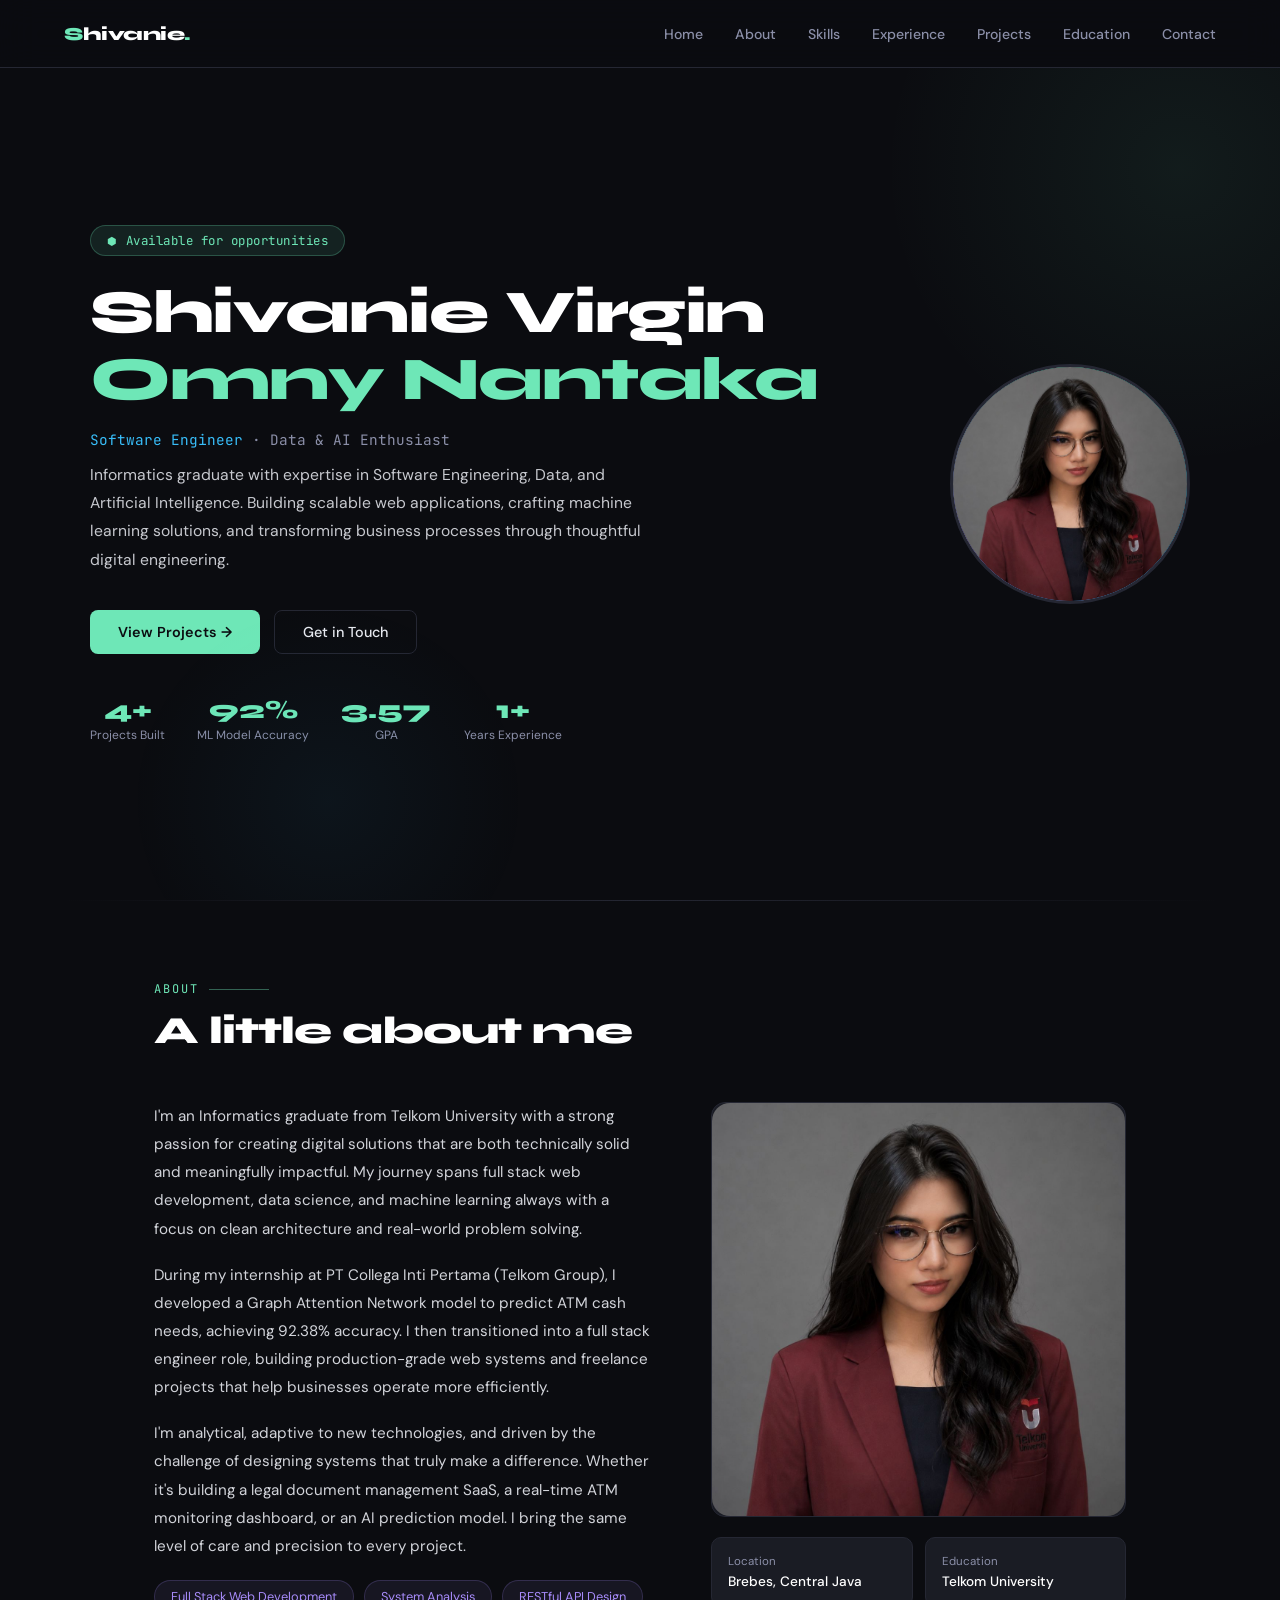
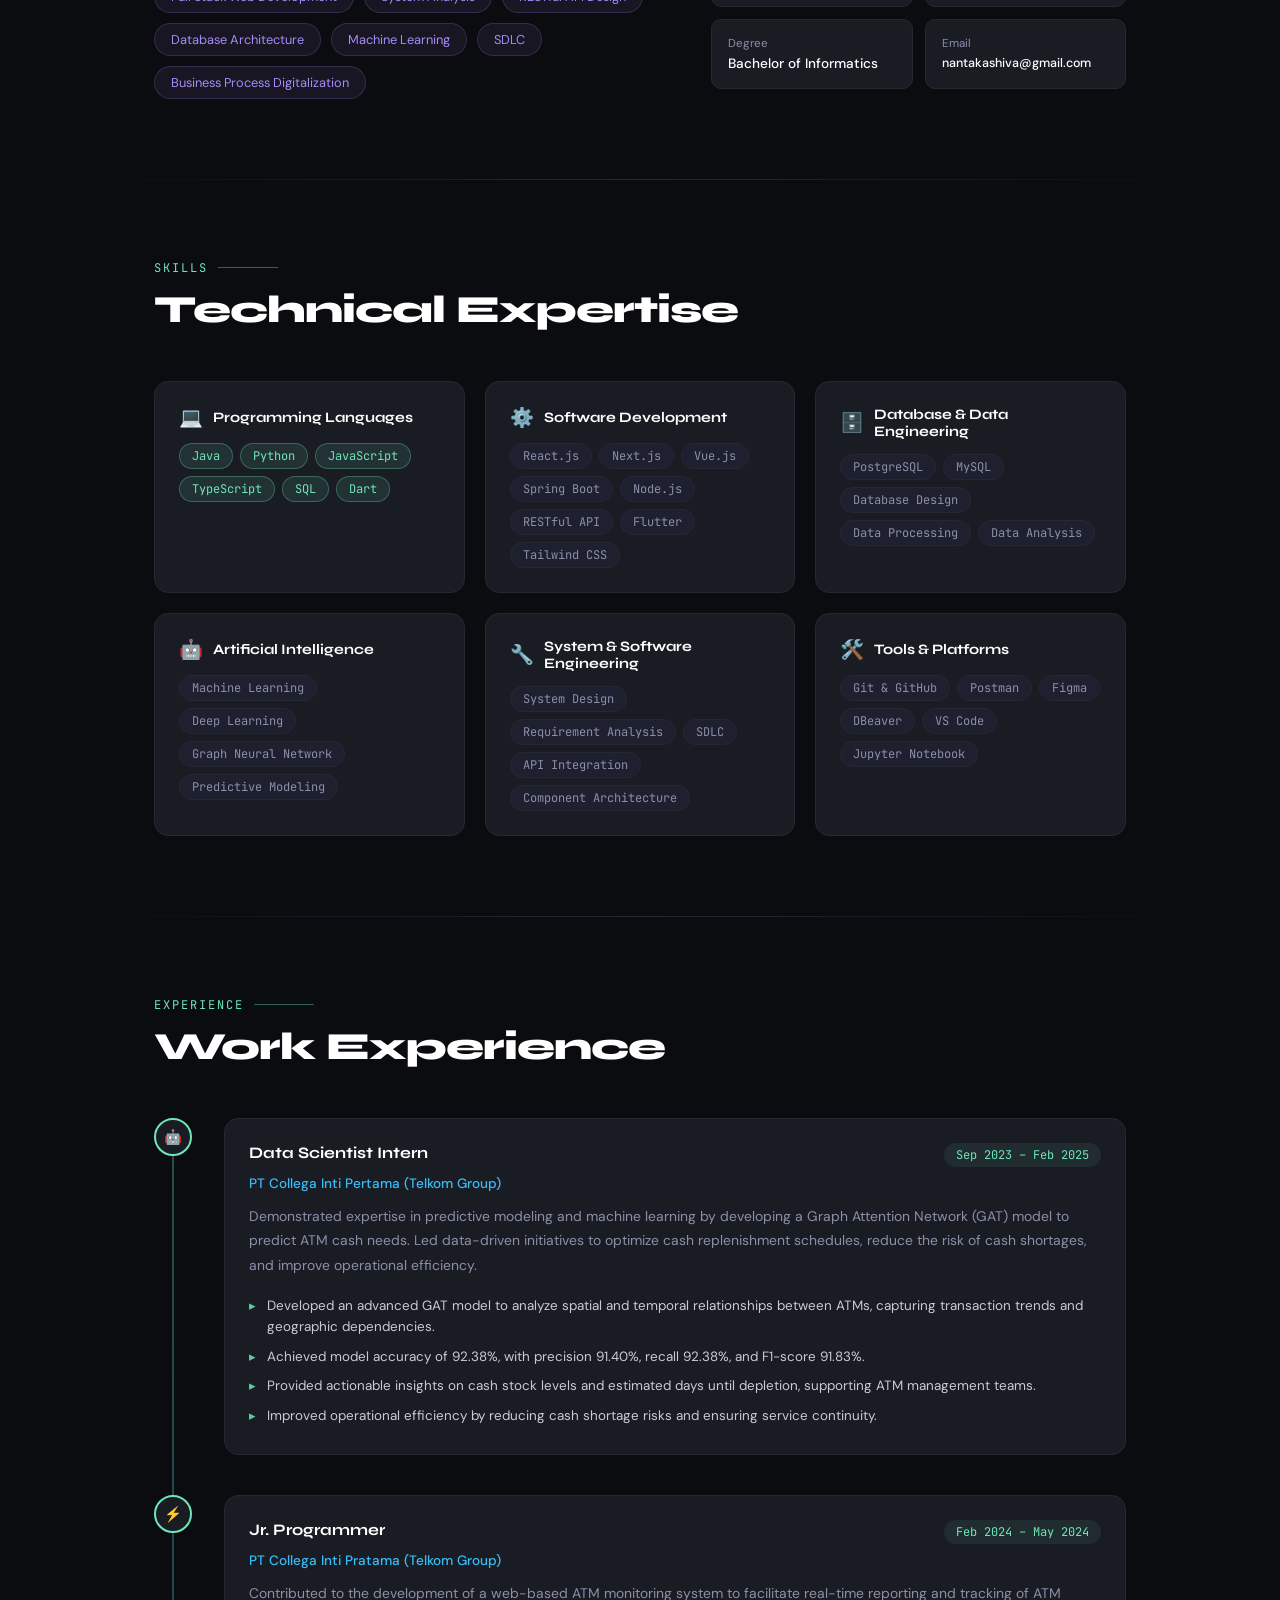
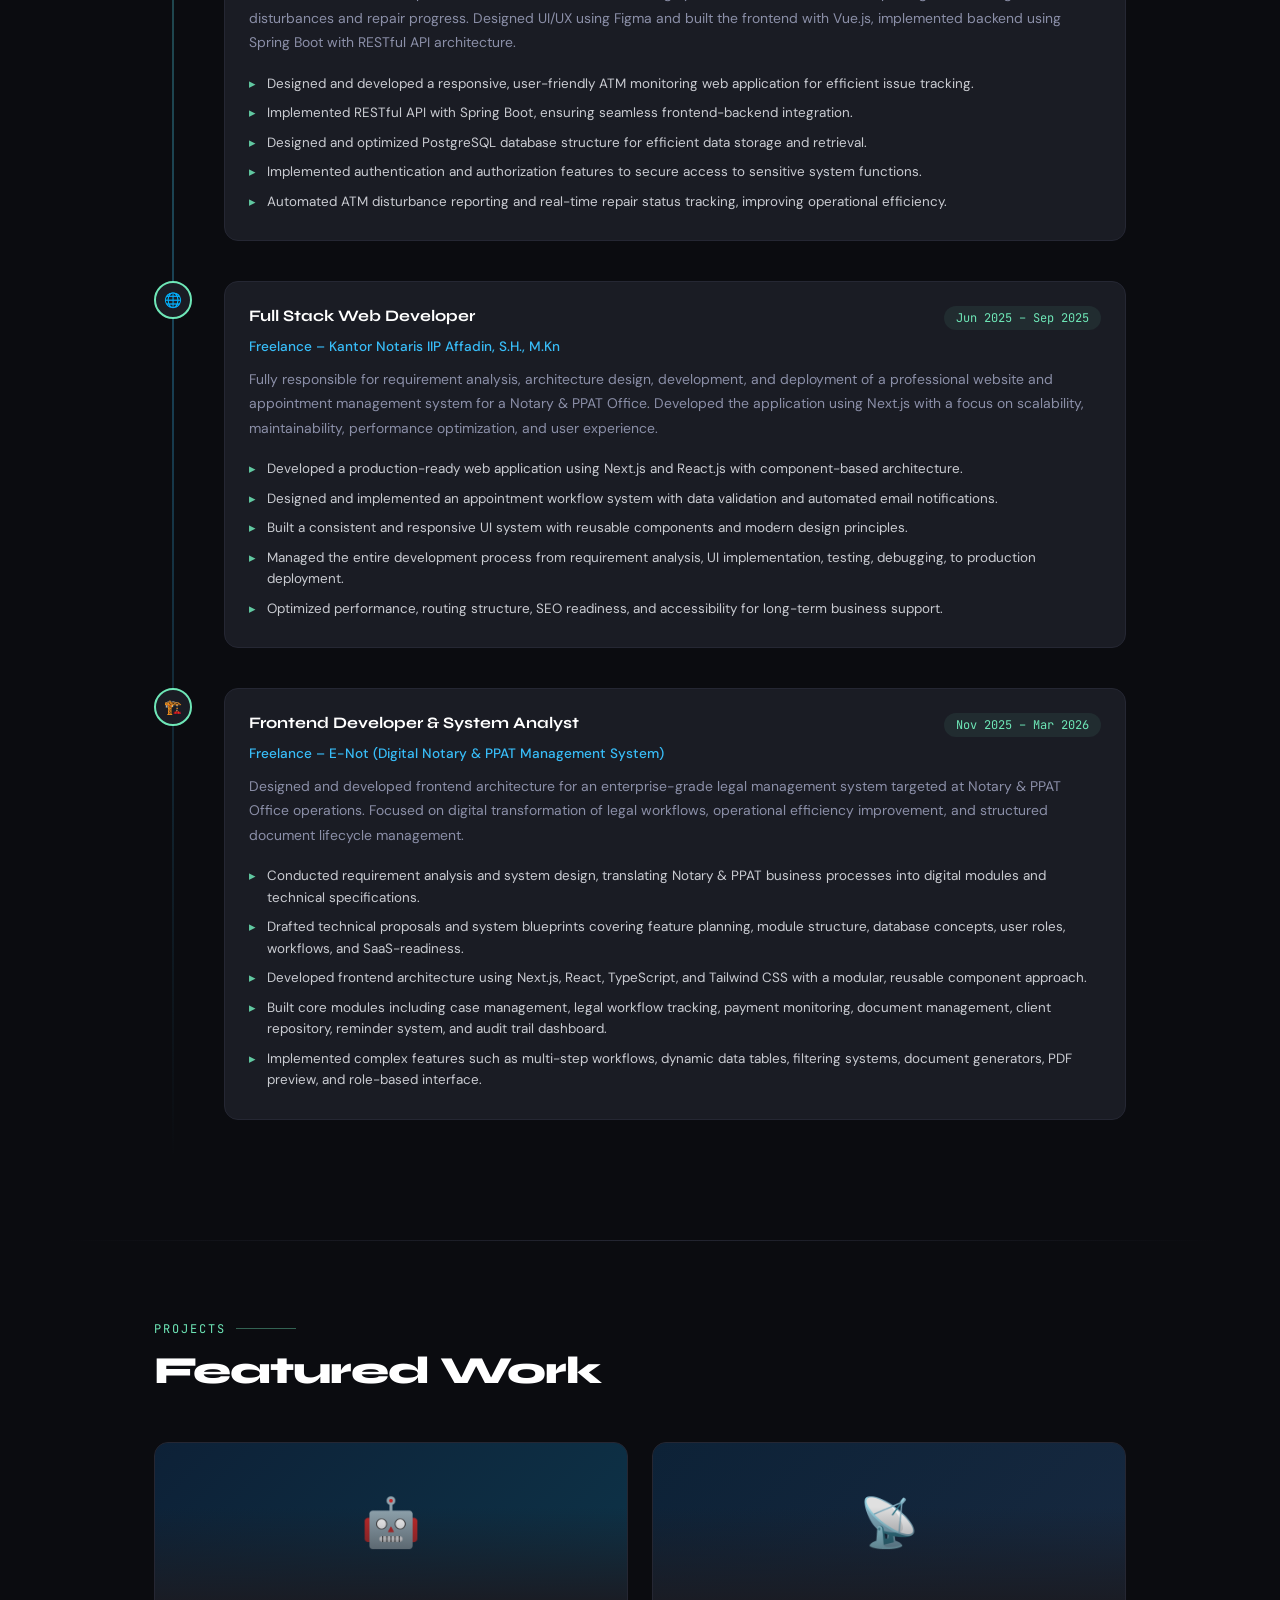
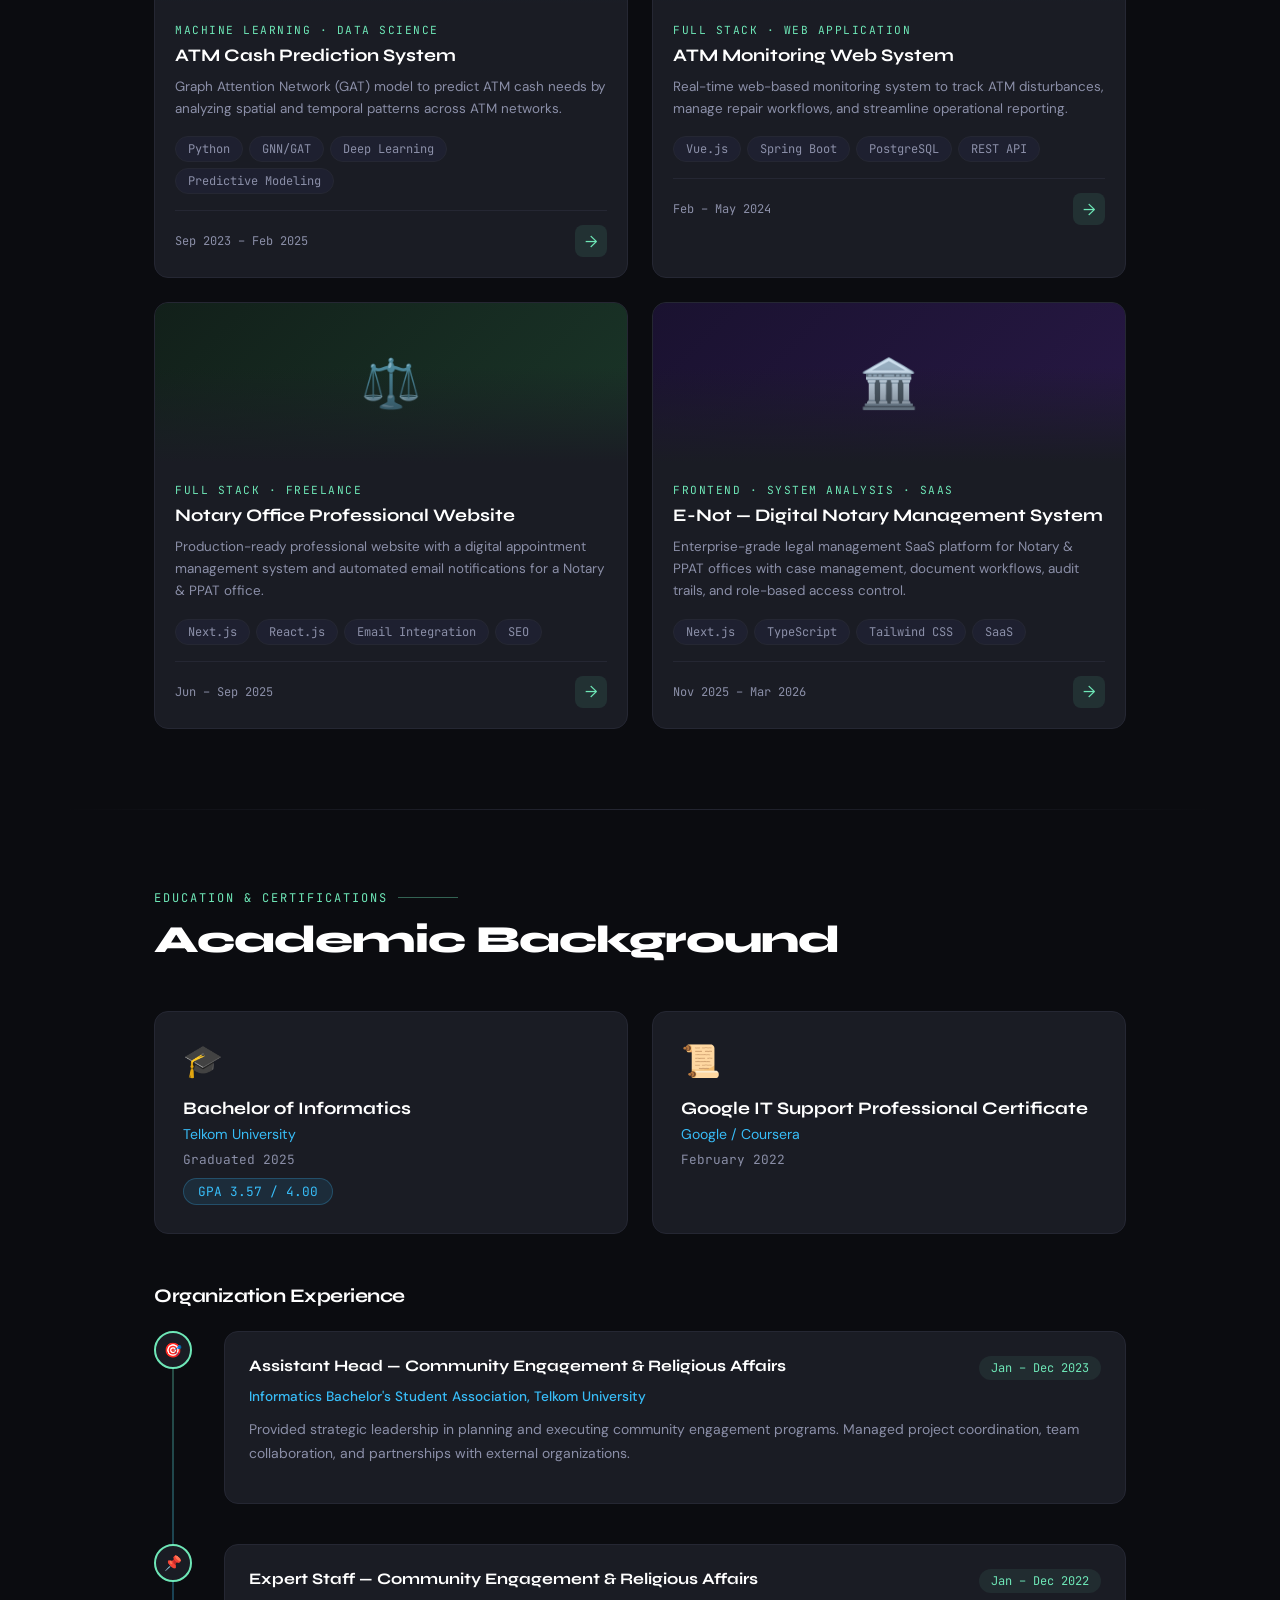
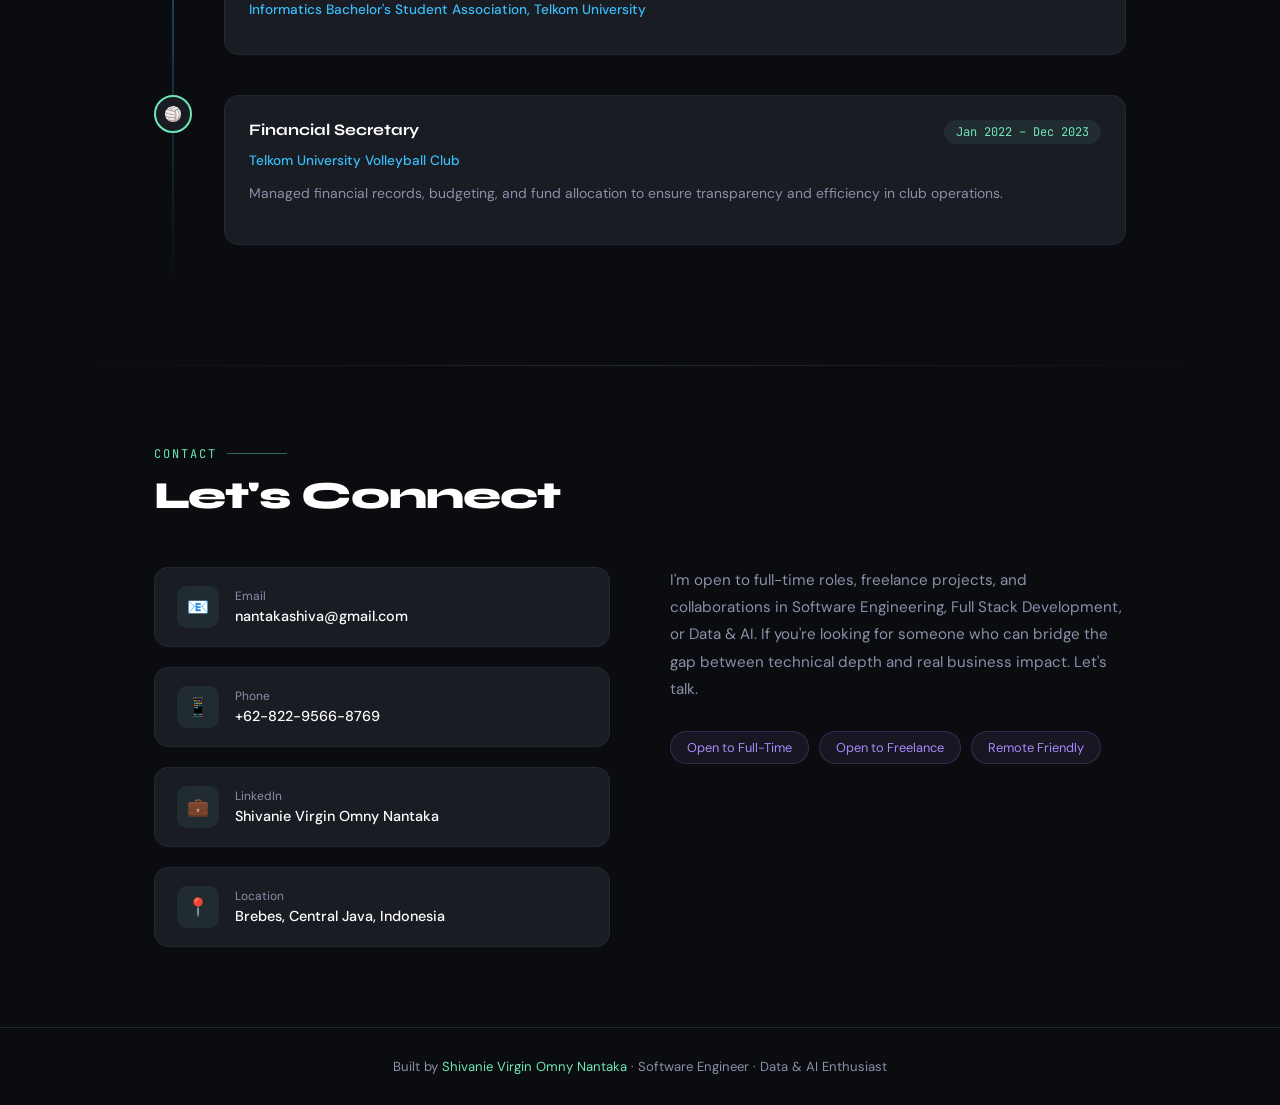
==== index.html @ e86dea52 "My New Portfolio" ====
<!DOCTYPE html>
<html lang="en">
<head>
  <meta charset="UTF-8" />
  <meta name="viewport" content="width=device-width, initial-scale=1.0" />
  <title>Shivanie Virgin Omny Nantaka — Portfolio</title>
  <link rel="preconnect" href="https://fonts.googleapis.com">
  <link href="https://fonts.googleapis.com/css2?family=Syne:wght@400;600;700;800&family=DM+Sans:wght@300;400;500&family=JetBrains+Mono:wght@400;500&display=swap" rel="stylesheet">
  <link rel="stylesheet" href="./css/style.css">
</head>
<body>

<!-- NAV -->
<nav>
  <div class="nav-logo" onclick="showPage('home')">
    <span>S</span>hivanie<span>.</span>
  </div>
  <ul class="nav-links">
    <li><a onclick="showPage('home')">Home</a></li>
    <li><a onclick="scrollToSection('about')">About</a></li>
    <li><a onclick="scrollToSection('skills')">Skills</a></li>
    <li><a onclick="scrollToSection('experience')">Experience</a></li>
    <li><a onclick="scrollToSection('projects')">Projects</a></li>
    <li><a onclick="scrollToSection('education')">Education</a></li>
    <li><a onclick="scrollToSection('contact')">Contact</a></li>
  </ul>
</nav>

<!-- ===== HOME PAGE ===== -->
<div id="page-home" class="page active">

  <!-- HERO -->
  <section class="hero">
    <div class="hero-inner">
      <div class="hero-content">
        <div class="hero-badge">Available for opportunities</div>
        <h1>Shivanie Virgin<br><span>Omny Nantaka</span></h1>
        <p class="hero-subtitle">
          <span>Software Engineer</span> · Data & AI Enthusiast
        </p>
        <p class="hero-desc">
          Informatics graduate with expertise in Software Engineering, Data, and Artificial Intelligence. Building scalable web applications, crafting machine learning solutions, and transforming business processes through thoughtful digital engineering.
        </p>
        <div class="hero-ctas">
          <button class="btn-primary" onclick="scrollToSection('projects')">View Projects →</button>
          <button class="btn-outline" onclick="scrollToSection('contact')">Get in Touch</button>
        </div>
        <div class="hero-stats">
          <div class="stat-item">
            <div class="stat-num">4+</div>
            <div class="stat-label">Projects Built</div>
          </div>
          <div class="stat-item">
            <div class="stat-num">92%</div>
            <div class="stat-label">ML Model Accuracy</div>
          </div>
          <div class="stat-item">
            <div class="stat-num">3.57</div>
            <div class="stat-label">GPA</div>
          </div>
          <div class="stat-item">
            <div class="stat-num">1+</div>
            <div class="stat-label">Years Experience</div>
          </div>
        </div>
      </div>
      <div class="hero-photo" id="hero-photo-circle">
        <div class="photo-inner">
          <img
            src="assets/shivanie.jpeg"
            alt="Shivanie Profile Photo"
            class="profile-img"
          >
        </div>
      </div>
    </div>
  </section>

  <div class="section-divider"></div>

  <!-- ABOUT -->
  <section class="section" id="about">
    <div class="section-tag">About</div>
    <h2 class="section-title">A little about me</h2>
    <div class="about-grid">
      <div class="about-text">
        <p>I'm an Informatics graduate from Telkom University with a strong passion for creating digital solutions that are both technically solid and meaningfully impactful. My journey spans full stack web development, data science, and machine learning always with a focus on clean architecture and real-world problem solving.</p>
        <p>During my internship at PT Collega Inti Pertama (Telkom Group), I developed a Graph Attention Network model to predict ATM cash needs, achieving 92.38% accuracy. I then transitioned into a full stack engineer role, building production-grade web systems and freelance projects that help businesses operate more efficiently.</p>
        <p>I'm analytical, adaptive to new technologies, and driven by the challenge of designing systems that truly make a difference. Whether it's building a legal document management SaaS, a real-time ATM monitoring dashboard, or an AI prediction model. I bring the same level of care and precision to every project.</p>
        <div class="strength-list" style="margin-top: 20px;">
          <span class="strength-chip">Full Stack Web Development</span>
          <span class="strength-chip">System Analysis</span>
          <span class="strength-chip">RESTful API Design</span>
          <span class="strength-chip">Database Architecture</span>
          <span class="strength-chip">Machine Learning</span>
          <span class="strength-chip">SDLC</span>
          <span class="strength-chip">Business Process Digitalization</span>
        </div>
      </div>
      <div class="about-photo-wrap">
        <div class="about-photo">
          <img
            src="assets/shivanie.jpeg"
            alt="About Photo"
            style="
              width:100%;
              height:100%;
              object-fit:cover;
              border-radius:18px;
              display:block;
            "
          >
        </div>
          <div class="info-cards">
            <div class="info-card">
              <div class="info-card-label">Location</div>
              <div class="info-card-value">Brebes, Central Java</div>
            </div>
            <div class="info-card">
              <div class="info-card-label">Education</div>
              <div class="info-card-value">Telkom University</div>
            </div>
            <div class="info-card">
              <div class="info-card-label">Degree</div>
              <div class="info-card-value">Bachelor of Informatics</div>
            </div>
            <div class="info-card">
              <div class="info-card-label">Email</div>
              <div class="info-card-value" style="font-size:.78rem;">nantakashiva@gmail.com</div>
            </div>
          </div>
        </div>
      </div>
  </section>

  <div class="section-divider"></div>

  <!-- SKILLS -->
  <section class="section" id="skills">
    <div class="section-tag">Skills</div>
    <h2 class="section-title">Technical Expertise</h2>
    <div class="skills-grid">
      <div class="skill-card">
        <div class="skill-card-title"><span class="skill-icon">💻</span>Programming Languages</div>
        <div class="skill-tags">
          <span class="tag accent">Java</span>
          <span class="tag accent">Python</span>
          <span class="tag accent">JavaScript</span>
          <span class="tag accent">TypeScript</span>
          <span class="tag accent">SQL</span>
          <span class="tag accent">Dart</span>
        </div>
      </div>
      <div class="skill-card">
        <div class="skill-card-title"><span class="skill-icon">⚙️</span>Software Development</div>
        <div class="skill-tags">
          <span class="tag">React.js</span>
          <span class="tag">Next.js</span>
          <span class="tag">Vue.js</span>
          <span class="tag">Spring Boot</span>
          <span class="tag">Node.js</span>
          <span class="tag">RESTful API</span>
          <span class="tag">Flutter</span>
          <span class="tag">Tailwind CSS</span>
        </div>
      </div>
      <div class="skill-card">
        <div class="skill-card-title"><span class="skill-icon">🗄️</span>Database & Data Engineering</div>
        <div class="skill-tags">
          <span class="tag">PostgreSQL</span>
          <span class="tag">MySQL</span>
          <span class="tag">Database Design</span>
          <span class="tag">Data Processing</span>
          <span class="tag">Data Analysis</span>
        </div>
      </div>
      <div class="skill-card">
        <div class="skill-card-title"><span class="skill-icon">🤖</span>Artificial Intelligence</div>
        <div class="skill-tags">
          <span class="tag">Machine Learning</span>
          <span class="tag">Deep Learning</span>
          <span class="tag">Graph Neural Network</span>
          <span class="tag">Predictive Modeling</span>
        </div>
      </div>
      <div class="skill-card">
        <div class="skill-card-title"><span class="skill-icon">🔧</span>System & Software Engineering</div>
        <div class="skill-tags">
          <span class="tag">System Design</span>
          <span class="tag">Requirement Analysis</span>
          <span class="tag">SDLC</span>
          <span class="tag">API Integration</span>
          <span class="tag">Component Architecture</span>
        </div>
      </div>
      <div class="skill-card">
        <div class="skill-card-title"><span class="skill-icon">🛠️</span>Tools & Platforms</div>
        <div class="skill-tags">
          <span class="tag">Git & GitHub</span>
          <span class="tag">Postman</span>
          <span class="tag">Figma</span>
          <span class="tag">DBeaver</span>
          <span class="tag">VS Code</span>
          <span class="tag">Jupyter Notebook</span>
        </div>
      </div>
    </div>
  </section>

  <div class="section-divider"></div>

  <!-- EXPERIENCE -->
  <section class="section" id="experience">
    <div class="section-tag">Experience</div>
    <h2 class="section-title">Work Experience</h2>
    <div class="timeline">

      <div class="timeline-item">
        <div class="timeline-dot">🤖</div>
        <div class="timeline-content">
          <div class="timeline-header">
            <div class="timeline-role">Data Scientist Intern</div>
            <div class="timeline-date">Sep 2023 – Feb 2025</div>
          </div>
          <div class="timeline-company">PT Collega Inti Pertama (Telkom Group)</div>
          <p class="timeline-desc">Demonstrated expertise in predictive modeling and machine learning by developing a Graph Attention Network (GAT) model to predict ATM cash needs. Led data-driven initiatives to optimize cash replenishment schedules, reduce the risk of cash shortages, and improve operational efficiency.</p>
          <ul class="timeline-bullets">
            <li>Developed an advanced GAT model to analyze spatial and temporal relationships between ATMs, capturing transaction trends and geographic dependencies.</li>
            <li>Achieved model accuracy of 92.38%, with precision 91.40%, recall 92.38%, and F1-score 91.83%.</li>
            <li>Provided actionable insights on cash stock levels and estimated days until depletion, supporting ATM management teams.</li>
            <li>Improved operational efficiency by reducing cash shortage risks and ensuring service continuity.</li>
          </ul>
        </div>
      </div>

      <div class="timeline-item">
        <div class="timeline-dot">⚡</div>
        <div class="timeline-content">
          <div class="timeline-header">
            <div class="timeline-role">Jr. Programmer</div>
            <div class="timeline-date">Feb 2024 – May 2024</div>
          </div>
          <div class="timeline-company">PT Collega Inti Pratama (Telkom Group)</div>
          <p class="timeline-desc">Contributed to the development of a web-based ATM monitoring system to facilitate real-time reporting and tracking of ATM disturbances and repair progress. Designed UI/UX using Figma and built the frontend with Vue.js, implemented backend using Spring Boot with RESTful API architecture.</p>
          <ul class="timeline-bullets">
            <li>Designed and developed a responsive, user-friendly ATM monitoring web application for efficient issue tracking.</li>
            <li>Implemented RESTful API with Spring Boot, ensuring seamless frontend-backend integration.</li>
            <li>Designed and optimized PostgreSQL database structure for efficient data storage and retrieval.</li>
            <li>Implemented authentication and authorization features to secure access to sensitive system functions.</li>
            <li>Automated ATM disturbance reporting and real-time repair status tracking, improving operational efficiency.</li>
          </ul>
        </div>
      </div>

      <div class="timeline-item">
        <div class="timeline-dot">🌐</div>
        <div class="timeline-content">
          <div class="timeline-header">
            <div class="timeline-role">Full Stack Web Developer</div>
            <div class="timeline-date">Jun 2025 – Sep 2025</div>
          </div>
          <div class="timeline-company">Freelance – Kantor Notaris IIP Affadin, S.H., M.Kn</div>
          <p class="timeline-desc">Fully responsible for requirement analysis, architecture design, development, and deployment of a professional website and appointment management system for a Notary & PPAT Office. Developed the application using Next.js with a focus on scalability, maintainability, performance optimization, and user experience.</p>
          <ul class="timeline-bullets">
            <li>Developed a production-ready web application using Next.js and React.js with component-based architecture.</li>
            <li>Designed and implemented an appointment workflow system with data validation and automated email notifications.</li>
            <li>Built a consistent and responsive UI system with reusable components and modern design principles.</li>
            <li>Managed the entire development process from requirement analysis, UI implementation, testing, debugging, to production deployment.</li>
            <li>Optimized performance, routing structure, SEO readiness, and accessibility for long-term business support.</li>
          </ul>
        </div>
      </div>

      <div class="timeline-item">
        <div class="timeline-dot">🏗️</div>
        <div class="timeline-content">
          <div class="timeline-header">
            <div class="timeline-role">Frontend Developer & System Analyst</div>
            <div class="timeline-date">Nov 2025 – Mar 2026</div>
          </div>
          <div class="timeline-company">Freelance – E-Not (Digital Notary & PPAT Management System)</div>
          <p class="timeline-desc">Designed and developed frontend architecture for an enterprise-grade legal management system targeted at Notary & PPAT Office operations. Focused on digital transformation of legal workflows, operational efficiency improvement, and structured document lifecycle management.</p>
          <ul class="timeline-bullets">
            <li>Conducted requirement analysis and system design, translating Notary & PPAT business processes into digital modules and technical specifications.</li>
            <li>Drafted technical proposals and system blueprints covering feature planning, module structure, database concepts, user roles, workflows, and SaaS-readiness.</li>
            <li>Developed frontend architecture using Next.js, React, TypeScript, and Tailwind CSS with a modular, reusable component approach.</li>
            <li>Built core modules including case management, legal workflow tracking, payment monitoring, document management, client repository, reminder system, and audit trail dashboard.</li>
            <li>Implemented complex features such as multi-step workflows, dynamic data tables, filtering systems, document generators, PDF preview, and role-based interface.</li>
          </ul>
        </div>
      </div>

    </div>
  </section>

  <div class="section-divider"></div>

  <!-- PROJECTS -->
  <section class="section" id="projects">
    <div class="section-tag">Projects</div>
    <h2 class="section-title">Featured Work</h2>
    <div class="projects-grid">

      <div class="project-card" onclick="showProjectDetail('gat-atm')">
        <div class="project-banner" style="background: linear-gradient(135deg,#0d2137 0%,#0d3348 100%);">
          🤖
        </div>
        <div class="project-body">
          <div class="project-type">Machine Learning · Data Science</div>
          <div class="project-title">ATM Cash Prediction System</div>
          <p class="project-desc">Graph Attention Network (GAT) model to predict ATM cash needs by analyzing spatial and temporal patterns across ATM networks.</p>
          <div class="project-tags">
            <span class="tag">Python</span>
            <span class="tag">GNN/GAT</span>
            <span class="tag">Deep Learning</span>
            <span class="tag">Predictive Modeling</span>
          </div>
          <div class="project-footer">
            <span class="project-date">Sep 2023 – Feb 2025</span>
            <div class="project-arrow">→</div>
          </div>
        </div>
      </div>

      <div class="project-card" onclick="showProjectDetail('atm-monitoring')">
        <div class="project-banner" style="background: linear-gradient(135deg,#0d2237 0%,#172940 100%);">
          📡
        </div>
        <div class="project-body">
          <div class="project-type">Full Stack · Web Application</div>
          <div class="project-title">ATM Monitoring Web System</div>
          <p class="project-desc">Real-time web-based monitoring system to track ATM disturbances, manage repair workflows, and streamline operational reporting.</p>
          <div class="project-tags">
            <span class="tag">Vue.js</span>
            <span class="tag">Spring Boot</span>
            <span class="tag">PostgreSQL</span>
            <span class="tag">REST API</span>
          </div>
          <div class="project-footer">
            <span class="project-date">Feb – May 2024</span>
            <div class="project-arrow">→</div>
          </div>
        </div>
      </div>

      <div class="project-card" onclick="showProjectDetail('notary-website')">
        <div class="project-banner" style="background: linear-gradient(135deg,#12201a 0%,#1a3528 100%);">
          ⚖️
        </div>
        <div class="project-body">
          <div class="project-type">Full Stack · Freelance</div>
          <div class="project-title">Notary Office Professional Website</div>
          <p class="project-desc">Production-ready professional website with a digital appointment management system and automated email notifications for a Notary & PPAT office.</p>
          <div class="project-tags">
            <span class="tag">Next.js</span>
            <span class="tag">React.js</span>
            <span class="tag">Email Integration</span>
            <span class="tag">SEO</span>
          </div>
          <div class="project-footer">
            <span class="project-date">Jun – Sep 2025</span>
            <div class="project-arrow">→</div>
          </div>
        </div>
      </div>

      <div class="project-card" onclick="showProjectDetail('e-not')">
        <div class="project-banner" style="background: linear-gradient(135deg,#1a1230 0%,#271844 100%);">
          🏛️
        </div>
        <div class="project-body">
          <div class="project-type">Frontend · System Analysis · SaaS</div>
          <div class="project-title">E-Not — Digital Notary Management System</div>
          <p class="project-desc">Enterprise-grade legal management SaaS platform for Notary & PPAT offices with case management, document workflows, audit trails, and role-based access control.</p>
          <div class="project-tags">
            <span class="tag">Next.js</span>
            <span class="tag">TypeScript</span>
            <span class="tag">Tailwind CSS</span>
            <span class="tag">SaaS</span>
          </div>
          <div class="project-footer">
            <span class="project-date">Nov 2025 – Mar 2026</span>
            <div class="project-arrow">→</div>
          </div>
        </div>
      </div>

    </div>
  </section>

  <div class="section-divider"></div>

  <!-- EDUCATION -->
  <section class="section" id="education">
    <div class="section-tag">Education & Certifications</div>
    <h2 class="section-title">Academic Background</h2>
    <div class="edu-grid">
      <div class="edu-card">
        <div class="edu-icon">🎓</div>
        <div class="edu-degree">Bachelor of Informatics</div>
        <div class="edu-school">Telkom University</div>
        <div class="edu-meta">Graduated 2025</div>
        <div class="gpa-badge">GPA 3.57 / 4.00</div>
      </div>
      <div class="edu-card">
        <div class="edu-icon">📜</div>
        <div class="edu-degree">Google IT Support Professional Certificate</div>
        <div class="edu-school">Google / Coursera</div>
        <div class="edu-meta">February 2022</div>
      </div>
    </div>

    <!-- Organization -->
    <h3 style="font-family:'Syne',sans-serif;font-weight:700;font-size:1.2rem;color:var(--heading);margin:50px 0 24px;letter-spacing:-.5px;">Organization Experience</h3>
    <div class="timeline">
      <div class="timeline-item">
        <div class="timeline-dot">🎯</div>
        <div class="timeline-content">
          <div class="timeline-header">
            <div class="timeline-role">Assistant Head — Community Engagement & Religious Affairs</div>
            <div class="timeline-date">Jan – Dec 2023</div>
          </div>
          <div class="timeline-company">Informatics Bachelor's Student Association, Telkom University</div>
          <p class="timeline-desc">Provided strategic leadership in planning and executing community engagement programs. Managed project coordination, team collaboration, and partnerships with external organizations.</p>
        </div>
      </div>
      <div class="timeline-item">
        <div class="timeline-dot">📌</div>
        <div class="timeline-content">
          <div class="timeline-header">
            <div class="timeline-role">Expert Staff — Community Engagement & Religious Affairs</div>
            <div class="timeline-date">Jan – Dec 2022</div>
          </div>
          <div class="timeline-company">Informatics Bachelor's Student Association, Telkom University</div>
        </div>
      </div>
      <div class="timeline-item">
        <div class="timeline-dot">🏐</div>
        <div class="timeline-content">
          <div class="timeline-header">
            <div class="timeline-role">Financial Secretary</div>
            <div class="timeline-date">Jan 2022 – Dec 2023</div>
          </div>
          <div class="timeline-company">Telkom University Volleyball Club</div>
          <p class="timeline-desc">Managed financial records, budgeting, and fund allocation to ensure transparency and efficiency in club operations.</p>
        </div>
      </div>
    </div>
  </section>

  <div class="section-divider"></div>

  <!-- CONTACT -->
  <section class="section" id="contact">
    <div class="section-tag">Contact</div>
    <h2 class="section-title">Let's Connect</h2>
    <div class="contact-grid">
      <div class="contact-info">
        <div class="contact-item">
          <div class="contact-icon">📧</div>
          <div>
            <div class="contact-label">Email</div>
            <div class="contact-value">nantakashiva@gmail.com</div>
          </div>
        </div>
        <div class="contact-item">
          <div class="contact-icon">📱</div>
          <div>
            <div class="contact-label">Phone</div>
            <div class="contact-value">+62-822-9566-8769</div>
          </div>
        </div>
        <div class="contact-item">
          <div class="contact-icon">💼</div>
          <div>
            <div class="contact-label">LinkedIn</div>
            <div class="contact-value">Shivanie Virgin Omny Nantaka</div>
          </div>
        </div>
        <div class="contact-item">
          <div class="contact-icon">📍</div>
          <div>
            <div class="contact-label">Location</div>
            <div class="contact-value">Brebes, Central Java, Indonesia</div>
          </div>
        </div>
      </div>
      <div class="contact-side">
        <p>I'm open to full-time roles, freelance projects, and collaborations in Software Engineering, Full Stack Development, or Data & AI. If you're looking for someone who can bridge the gap between technical depth and real business impact. Let's talk.</p>
        <div class="strength-list">
          <span class="strength-chip">Open to Full-Time</span>
          <span class="strength-chip">Open to Freelance</span>
          <span class="strength-chip">Remote Friendly</span>
        </div>
      </div>
    </div>
  </section>

  <footer>
    Built by <span>Shivanie Virgin Omny Nantaka</span> · Software Engineer · Data & AI Enthusiast
  </footer>
</div><!-- end #page-home -->

<script>
  // Page routing — home is always active on index.html
  function showPage(pageId) {
    document.querySelectorAll('.page').forEach(p => p.classList.remove('active'));
    const page = document.getElementById('page-' + pageId);
    if (page) {
      page.classList.add('active');
      window.scrollTo({ top: 0, behavior: 'smooth' });
    }
  }

  // Navigate to a separate project page
  function showProjectDetail(projectId) {
    window.location.href = 'projects/' + projectId + '.html';
  }

  function scrollToSection(sectionId) {
    if (!document.getElementById('page-home').classList.contains('active')) {
      showPage('home');
      setTimeout(() => {
        const el = document.getElementById(sectionId);
        if (el) el.scrollIntoView({ behavior: 'smooth', block: 'start' });
      }, 150);
    } else {
      const el = document.getElementById(sectionId);
      if (el) el.scrollIntoView({ behavior: 'smooth', block: 'start' });
    }
  }

  // Handle hash links on load (e.g. when returning from a project page via #projects)
  window.addEventListener('load', () => {
    const hash = window.location.hash.slice(1);
    if (hash) {
      const el = document.getElementById(hash);
      if (el) setTimeout(() => el.scrollIntoView({ behavior: 'smooth', block: 'start' }), 100);
    }
  });
</script>
</body>
</html>
---- css/style.css ----
:root {
  --bg: #0b0c10;
  --surface: #13141a;
  --card: #1a1c24;
  --border: #252733;
  --accent: #6ee7b7;
  --accent2: #38bdf8;
  --accent3: #a78bfa;
  --text: #e8eaf0;
  --muted: #8b8fa8;
  --heading: #ffffff;
  --tag-bg: #1e2030;
  --radius: 14px;
  --nav-h: 68px;
}

* { margin: 0; padding: 0; box-sizing: border-box; }

html { scroll-behavior: smooth; }

body {
  font-family: 'DM Sans', sans-serif;
  background: var(--bg);
  color: var(--text);
  min-height: 100vh;
  overflow-x: hidden;
}

/* ========== NAV ========== */
nav {
  position: fixed; top: 0; left: 0; right: 0;
  height: var(--nav-h);
  background: rgba(11,12,16,.88);
  backdrop-filter: blur(18px);
  border-bottom: 1px solid var(--border);
  display: flex; align-items: center;
  padding: 0 5%;
  z-index: 1000;
  justify-content: space-between;
}
.nav-logo {
  font-family: 'Syne', sans-serif;
  font-weight: 800;
  font-size: 1.15rem;
  color: var(--heading);
  cursor: pointer;
  letter-spacing: -.5px;
  text-decoration: none;
}
.nav-logo span { color: var(--accent); }
.nav-links {
  display: flex; gap: 32px; list-style: none;
}
.nav-links a {
  color: var(--muted);
  text-decoration: none;
  font-size: .88rem;
  font-weight: 500;
  transition: color .2s;
  cursor: pointer;
}
.nav-links a:hover { color: var(--accent); }

/* ========== PAGES ========== */
.page { display: none; padding-top: var(--nav-h); min-height: 100vh; }
.page.active { display: block; }

/* ========== HERO ========== */
.hero {
  min-height: calc(100vh - var(--nav-h));
  display: flex; align-items: center;
  padding: 80px 5%;
  position: relative;
  overflow: hidden;
}
.hero::before {
  content: '';
  position: absolute; top: -200px; right: -200px;
  width: 600px; height: 600px;
  border-radius: 50%;
  background: radial-gradient(circle, rgba(110,231,183,.07) 0%, transparent 70%);
  pointer-events: none;
}
.hero::after {
  content: '';
  position: absolute; bottom: -100px; left: 10%;
  width: 400px; height: 400px;
  border-radius: 50%;
  background: radial-gradient(circle, rgba(56,189,248,.05) 0%, transparent 70%);
  pointer-events: none;
}
.hero-inner {
  display: flex;
  gap: 80px;
  align-items: center;
  max-width: 1100px;
  width: 100%;
  margin: 0 auto;
}
.hero-content { flex: 1; }
.hero-badge {
  display: inline-flex; align-items: center; gap: 8px;
  background: rgba(110,231,183,.1);
  border: 1px solid rgba(110,231,183,.25);
  border-radius: 100px;
  padding: 6px 16px;
  font-size: .78rem;
  font-family: 'JetBrains Mono', monospace;
  color: var(--accent);
  margin-bottom: 24px;
  letter-spacing: .5px;
}
.hero-badge::before { content: '⬢'; font-size: .7rem; }
.hero h1 {
  font-family: 'Syne', sans-serif;
  font-size: clamp(2.2rem, 5vw, 3.8rem);
  font-weight: 800;
  color: var(--heading);
  line-height: 1.1;
  margin-bottom: 16px;
  letter-spacing: -1.5px;
}
.hero h1 span { color: var(--accent); }
.hero-subtitle {
  font-size: 1.05rem;
  color: var(--muted);
  margin-bottom: 12px;
  font-family: 'JetBrains Mono', monospace;
  font-size: .9rem;
}
.hero-subtitle span { color: var(--accent2); }
.hero-desc {
  font-size: .98rem;
  line-height: 1.8;
  color: var(--text);
  max-width: 560px;
  margin-bottom: 36px;
  opacity: .85;
}
.hero-ctas { display: flex; gap: 14px; flex-wrap: wrap; }
.btn-primary {
  background: var(--accent);
  color: #0b0c10;
  border: none;
  padding: 12px 28px;
  border-radius: 8px;
  font-weight: 600;
  font-size: .9rem;
  cursor: pointer;
  transition: all .2s;
  font-family: 'DM Sans', sans-serif;
}
.btn-primary:hover { background: #4dd9a1; transform: translateY(-2px); }
.btn-outline {
  background: transparent;
  color: var(--text);
  border: 1px solid var(--border);
  padding: 12px 28px;
  border-radius: 8px;
  font-weight: 500;
  font-size: .9rem;
  cursor: pointer;
  transition: all .2s;
  font-family: 'DM Sans', sans-serif;
}
.btn-outline:hover { border-color: var(--accent); color: var(--accent); transform: translateY(-2px); }

/* Photo circle */
.hero-photo {
  width: 240px; height: 240px;
  border-radius: 50%;
  border: 3px solid var(--border);
  background: var(--card);
  display: flex; align-items: center; justify-content: center;
  flex-shrink: 0;
  position: relative;
  overflow: hidden;
}
.hero-photo::before {
  content: '';
  position: absolute; inset: -3px;
  border-radius: 50%;
  background: conic-gradient(var(--accent), var(--accent2), var(--accent3), var(--accent));
  z-index: -1;
  animation: spin 6s linear infinite;
}
@keyframes spin { to { transform: rotate(360deg); } }
.hero-photo .photo-inner {
  width: 234px; height: 234px;
  border-radius: 50%;
  background: var(--card);
  display: flex; align-items: center; justify-content: center;
  flex-direction: column; gap: 8px;
  position: relative; z-index: 1;
}
.hero-photo .photo-inner svg { opacity: .3; }
.hero-photo .photo-label {
  font-size: .7rem;
  color: var(--muted);
  font-family: 'JetBrains Mono', monospace;
}
.hero-photo img {
  width: 100%; height: 100%;
  object-fit: cover;
  border-radius: 50%;
}

/* Quick stats */
.hero-stats {
  display: flex; gap: 32px; margin-top: 40px; flex-wrap: wrap;
}
.stat-item { text-align: center; }
.stat-num {
  font-family: 'Syne', sans-serif;
  font-size: 1.6rem; font-weight: 800;
  color: var(--accent);
}
.stat-label { font-size: .75rem; color: var(--muted); margin-top: 2px; }

/* ========== SECTION COMMONS ========== */
.section {
  padding: 80px 5%;
  max-width: 1100px;
  margin: 0 auto;
}
.section-tag {
  font-family: 'JetBrains Mono', monospace;
  font-size: .75rem;
  color: var(--accent);
  letter-spacing: 2px;
  text-transform: uppercase;
  margin-bottom: 10px;
  display: flex; align-items: center; gap: 10px;
}
.section-tag::after {
  content: '';
  flex: 1; max-width: 60px;
  height: 1px;
  background: var(--accent);
  opacity: .4;
}
.section-title {
  font-family: 'Syne', sans-serif;
  font-size: clamp(1.6rem, 3vw, 2.4rem);
  font-weight: 800;
  color: var(--heading);
  letter-spacing: -1px;
  margin-bottom: 48px;
}

/* ========== SKILLS ========== */
.skills-grid {
  display: grid;
  grid-template-columns: repeat(auto-fit, minmax(280px, 1fr));
  gap: 20px;
}
.skill-card {
  background: var(--card);
  border: 1px solid var(--border);
  border-radius: var(--radius);
  padding: 24px;
  transition: border-color .2s, transform .2s;
}
.skill-card:hover { border-color: var(--accent); transform: translateY(-3px); }
.skill-card-title {
  font-family: 'Syne', sans-serif;
  font-weight: 700;
  font-size: .9rem;
  color: var(--heading);
  margin-bottom: 14px;
  display: flex; align-items: center; gap: 10px;
}
.skill-icon { font-size: 1.2rem; }
.skill-tags { display: flex; flex-wrap: wrap; gap: 7px; }
.tag {
  background: var(--tag-bg);
  border: 1px solid var(--border);
  color: var(--muted);
  font-size: .75rem;
  padding: 4px 12px;
  border-radius: 100px;
  font-family: 'JetBrains Mono', monospace;
  transition: all .15s;
}
.tag:hover { border-color: var(--accent); color: var(--accent); }
.tag.accent { background: rgba(110,231,183,.1); border-color: rgba(110,231,183,.3); color: var(--accent); }

/* ========== EXPERIENCE ========== */
.timeline { position: relative; }
.timeline::before {
  content: '';
  position: absolute; left: 18px; top: 0; bottom: 0;
  width: 2px;
  background: linear-gradient(to bottom, var(--accent), var(--accent2), transparent);
  opacity: .3;
}
.timeline-item {
  display: flex; gap: 32px;
  padding: 0 0 40px 0;
}
.timeline-dot {
  width: 38px; height: 38px;
  border-radius: 50%;
  background: var(--card);
  border: 2px solid var(--accent);
  flex-shrink: 0;
  display: flex; align-items: center; justify-content: center;
  font-size: .9rem;
  position: relative; z-index: 1;
}
.timeline-content {
  background: var(--card);
  border: 1px solid var(--border);
  border-radius: var(--radius);
  padding: 24px;
  flex: 1;
  transition: border-color .2s;
}
.timeline-content:hover { border-color: var(--accent); }
.timeline-header {
  display: flex; justify-content: space-between;
  align-items: flex-start; gap: 12px; flex-wrap: wrap;
  margin-bottom: 8px;
}
.timeline-role {
  font-family: 'Syne', sans-serif;
  font-weight: 700; font-size: 1rem;
  color: var(--heading);
}
.timeline-date {
  font-family: 'JetBrains Mono', monospace;
  font-size: .75rem; color: var(--accent);
  background: rgba(110,231,183,.08);
  padding: 4px 12px; border-radius: 100px;
  white-space: nowrap;
}
.timeline-company {
  font-size: .85rem; color: var(--accent2);
  margin-bottom: 12px; font-weight: 500;
}
.timeline-desc {
  font-size: .87rem; line-height: 1.75;
  color: var(--muted); margin-bottom: 14px;
}
.timeline-bullets { list-style: none; }
.timeline-bullets li {
  font-size: .84rem; color: var(--text);
  padding: 4px 0 4px 18px;
  position: relative; opacity: .85;
  line-height: 1.6;
}
.timeline-bullets li::before {
  content: '▸';
  position: absolute; left: 0;
  color: var(--accent);
}

/* ========== PROJECTS ========== */
.projects-grid {
  display: grid;
  grid-template-columns: repeat(auto-fill, minmax(320px, 1fr));
  gap: 24px;
}
.project-card {
  background: var(--card);
  border: 1px solid var(--border);
  border-radius: var(--radius);
  overflow: hidden;
  cursor: pointer;
  transition: transform .25s, border-color .25s, box-shadow .25s;
}
.project-card:hover {
  transform: translateY(-6px);
  border-color: var(--accent);
  box-shadow: 0 12px 40px rgba(110,231,183,.1);
}
.project-banner {
  height: 160px;
  display: flex; align-items: center; justify-content: center;
  font-size: 3rem;
  position: relative;
  overflow: hidden;
}
.project-banner::after {
  content: '';
  position: absolute; inset: 0;
  background: linear-gradient(to bottom, transparent 40%, var(--card));
}
.project-body { padding: 20px; }
.project-type {
  font-family: 'JetBrains Mono', monospace;
  font-size: .7rem; color: var(--accent);
  text-transform: uppercase; letter-spacing: 1.5px;
  margin-bottom: 8px;
}
.project-title {
  font-family: 'Syne', sans-serif;
  font-weight: 700; font-size: 1.1rem;
  color: var(--heading); margin-bottom: 10px;
}
.project-desc {
  font-size: .84rem; color: var(--muted);
  line-height: 1.65; margin-bottom: 16px;
}
.project-tags { display: flex; flex-wrap: wrap; gap: 6px; margin-bottom: 16px; }
.project-footer {
  display: flex; align-items: center;
  justify-content: space-between;
  border-top: 1px solid var(--border);
  padding-top: 14px;
}
.project-date {
  font-size: .75rem; color: var(--muted);
  font-family: 'JetBrains Mono', monospace;
}
.project-arrow {
  width: 32px; height: 32px;
  background: rgba(110,231,183,.1);
  border-radius: 8px;
  display: flex; align-items: center; justify-content: center;
  color: var(--accent); font-size: 1rem;
  transition: background .2s;
}
.project-card:hover .project-arrow { background: var(--accent); color: #0b0c10; }

/* ========== ABOUT ========== */
.about-grid {
  display: grid;
  grid-template-columns: 1.2fr 1fr;
  gap: 60px; align-items: start;
}
.about-text p {
  font-size: .95rem; line-height: 1.85;
  color: var(--text); margin-bottom: 18px; opacity: .9;
}
.about-photo-wrap {
  display: flex; flex-direction: column; gap: 20px;
}
.about-photo {
  width: 100%; aspect-ratio: 1;
  border-radius: var(--radius);
  background: var(--card);
  border: 1px solid var(--border);
  display: flex; align-items: center; justify-content: center;
  flex-direction: column; gap: 10px;
  overflow: hidden;
}
.about-photo-label {
  font-size: .72rem; color: var(--muted);
  font-family: 'JetBrains Mono', monospace;
}
.info-cards { display: grid; grid-template-columns: 1fr 1fr; gap: 12px; }
.info-card {
  background: var(--card);
  border: 1px solid var(--border);
  border-radius: 10px;
  padding: 16px;
}
.info-card-label { font-size: .72rem; color: var(--muted); margin-bottom: 4px; }
.info-card-value { font-size: .85rem; color: var(--heading); font-weight: 500; }

/* ========== EDUCATION & CERTS ========== */
.edu-grid { display: grid; grid-template-columns: 1fr 1fr; gap: 24px; }
.edu-card {
  background: var(--card);
  border: 1px solid var(--border);
  border-radius: var(--radius);
  padding: 28px;
  transition: border-color .2s;
}
.edu-card:hover { border-color: var(--accent2); }
.edu-icon { font-size: 2rem; margin-bottom: 16px; }
.edu-degree {
  font-family: 'Syne', sans-serif;
  font-weight: 700; font-size: 1.1rem;
  color: var(--heading); margin-bottom: 6px;
}
.edu-school { font-size: .88rem; color: var(--accent2); margin-bottom: 8px; }
.edu-meta { font-size: .8rem; color: var(--muted); font-family: 'JetBrains Mono', monospace; }
.gpa-badge {
  display: inline-block;
  margin-top: 10px;
  background: rgba(56,189,248,.1);
  border: 1px solid rgba(56,189,248,.25);
  color: var(--accent2);
  font-size: .8rem;
  padding: 4px 14px;
  border-radius: 100px;
  font-family: 'JetBrains Mono', monospace;
}

/* ========== CONTACT ========== */
.contact-grid {
  display: grid; grid-template-columns: 1fr 1fr; gap: 60px;
}
.contact-info { display: flex; flex-direction: column; gap: 20px; }
.contact-item {
  display: flex; align-items: center; gap: 16px;
  background: var(--card);
  border: 1px solid var(--border);
  border-radius: var(--radius);
  padding: 18px 22px;
  transition: border-color .2s;
}
.contact-item:hover { border-color: var(--accent); }
.contact-icon {
  width: 42px; height: 42px;
  background: rgba(110,231,183,.08);
  border-radius: 10px;
  display: flex; align-items: center; justify-content: center;
  font-size: 1.1rem; flex-shrink: 0;
}
.contact-label { font-size: .75rem; color: var(--muted); margin-bottom: 3px; }
.contact-value { font-size: .9rem; color: var(--heading); font-weight: 500; }
.contact-side p {
  font-size: .95rem; line-height: 1.8; color: var(--muted);
  margin-bottom: 28px;
}
.strength-list { display: flex; flex-wrap: wrap; gap: 10px; }
.strength-chip {
  background: rgba(167,139,250,.08);
  border: 1px solid rgba(167,139,250,.2);
  color: var(--accent3);
  padding: 7px 16px; border-radius: 100px;
  font-size: .8rem;
}

/* ========== PROJECT DETAIL PAGE ========== */
.detail-page { padding-top: var(--nav-h); min-height: 100vh; }
.detail-hero {
  background: var(--surface);
  border-bottom: 1px solid var(--border);
  padding: 60px 5%;
}
.detail-inner { max-width: 1100px; margin: 0 auto; }
.back-btn {
  display: inline-flex; align-items: center; gap: 8px;
  color: var(--muted); font-size: .85rem;
  cursor: pointer; margin-bottom: 28px;
  transition: color .2s;
  background: none; border: none;
  font-family: 'DM Sans', sans-serif;
  text-decoration: none;
}
.back-btn:hover { color: var(--accent); }
.detail-type {
  font-family: 'JetBrains Mono', monospace;
  font-size: .75rem; color: var(--accent);
  text-transform: uppercase; letter-spacing: 2px;
  margin-bottom: 12px;
}
.detail-title {
  font-family: 'Syne', sans-serif;
  font-size: clamp(1.8rem, 4vw, 3rem);
  font-weight: 800; color: var(--heading);
  letter-spacing: -1px; margin-bottom: 16px;
}
.detail-meta {
  display: flex; gap: 20px; flex-wrap: wrap;
  margin-bottom: 24px;
}
.detail-meta-item {
  display: flex; align-items: center; gap: 8px;
  font-size: .83rem; color: var(--muted);
}
.detail-meta-item span { color: var(--text); }
.detail-tags { display: flex; flex-wrap: wrap; gap: 8px; }
.detail-body {
  max-width: 1100px; margin: 0 auto;
  padding: 60px 5%;
}
.detail-section { margin-bottom: 50px; }
.detail-section h3 {
  font-family: 'Syne', sans-serif;
  font-weight: 700; font-size: 1.1rem;
  color: var(--heading); margin-bottom: 16px;
  display: flex; align-items: center; gap: 10px;
}
.detail-section h3::before {
  content: '';
  width: 4px; height: 18px;
  background: var(--accent); border-radius: 2px;
}
.detail-section p {
  font-size: .93rem; line-height: 1.85;
  color: var(--text); opacity: .88; margin-bottom: 14px;
}
.achievement-list { list-style: none; display: flex; flex-direction: column; gap: 12px; }
.achievement-list li {
  display: flex; gap: 14px; align-items: flex-start;
  background: var(--card);
  border: 1px solid var(--border);
  border-radius: 10px;
  padding: 16px 18px;
  font-size: .87rem; line-height: 1.65; color: var(--text);
}
.achievement-list li::before {
  content: '✦';
  color: var(--accent); flex-shrink: 0;
  margin-top: 1px;
}
.metric-grid {
  display: grid; grid-template-columns: repeat(auto-fit, minmax(150px, 1fr));
  gap: 16px; margin-top: 20px;
}
.metric-card {
  background: var(--card);
  border: 1px solid var(--border);
  border-radius: 12px; padding: 20px;
  text-align: center;
}
.metric-num {
  font-family: 'Syne', sans-serif;
  font-size: 1.8rem; font-weight: 800;
  color: var(--accent); margin-bottom: 6px;
}
.metric-label { font-size: .78rem; color: var(--muted); }
.tech-stack {
  display: flex; flex-wrap: wrap; gap: 10px;
}
.tech-chip {
  background: var(--tag-bg);
  border: 1px solid var(--border);
  color: var(--text);
  padding: 8px 16px; border-radius: 8px;
  font-size: .82rem;
  font-family: 'JetBrains Mono', monospace;
  display: flex; align-items: center; gap: 6px;
}

/* ========== PHOTO GALLERY (project pages) ========== */
.photo-gallery {
  max-width: 1100px;
  margin: 0 auto;
  padding: 0 5% 80px;
}
.photo-gallery-title {
  font-family: 'Syne', sans-serif;
  font-weight: 700; font-size: 1.1rem;
  color: var(--heading); margin-bottom: 20px;
  display: flex; align-items: center; gap: 10px;
}
.photo-gallery-title::before {
  content: '';
  width: 4px; height: 18px;
  background: var(--accent); border-radius: 2px;
  flex-shrink: 0;
}
.gallery-grid {
  display: grid;
  grid-template-columns: repeat(auto-fill, minmax(300px, 1fr));
  gap: 16px;
}
.gallery-item {
  border-radius: var(--radius);
  overflow: hidden;
  border: 1px solid var(--border);
  background: var(--card);
  aspect-ratio: 16 / 10;
  transition: border-color .2s, transform .2s;
}
.gallery-item:hover {
  border-color: var(--accent);
  transform: translateY(-3px);
}
.gallery-item img {
  width: 100%;
  height: 100%;
  object-fit: cover;
  display: block;
  transition: transform .3s;
}
.gallery-item img:hover { transform: scale(1.04); }
.gallery-empty {
  grid-column: 1 / -1;
  background: var(--card);
  border: 1px dashed var(--border);
  border-radius: var(--radius);
  padding: 48px 32px;
  text-align: center;
  color: var(--muted);
}
.gallery-empty p {
  font-family: 'JetBrains Mono', monospace;
  font-size: .8rem;
  line-height: 1.8;
  opacity: .7;
}
.gallery-empty code {
  color: var(--accent);
  background: rgba(110,231,183,.08);
  padding: 2px 8px;
  border-radius: 4px;
}

/* ========== FOOTER ========== */
footer {
  border-top: 1px solid var(--border);
  padding: 30px 5%;
  text-align: center;
  font-size: .82rem; color: var(--muted);
}
footer span { color: var(--accent); }

/* ========== RESPONSIVE ========== */
@media (max-width: 768px) {
  .hero-inner { flex-direction: column-reverse; gap: 40px; }
  .hero-photo { width: 160px; height: 160px; }
  .hero-photo .photo-inner { width: 154px; height: 154px; }
  .about-grid { grid-template-columns: 1fr; }
  .edu-grid { grid-template-columns: 1fr; }
  .contact-grid { grid-template-columns: 1fr; }
  .nav-links { display: none; }
  .hero-stats { gap: 20px; }
  .projects-grid { grid-template-columns: 1fr; }
  .gallery-grid { grid-template-columns: 1fr; }
}

/* ========== ANIMATIONS ========== */
@keyframes fadeUp {
  from { opacity: 0; transform: translateY(24px); }
  to { opacity: 1; transform: translateY(0); }
}
.page.active .hero-content,
.page.active .hero-photo { animation: fadeUp .6s ease both; }
.page.active .hero-photo { animation-delay: .15s; }

.section-divider {
  height: 1px;
  background: linear-gradient(to right, transparent, var(--border), transparent);
  margin: 0 5%;
}
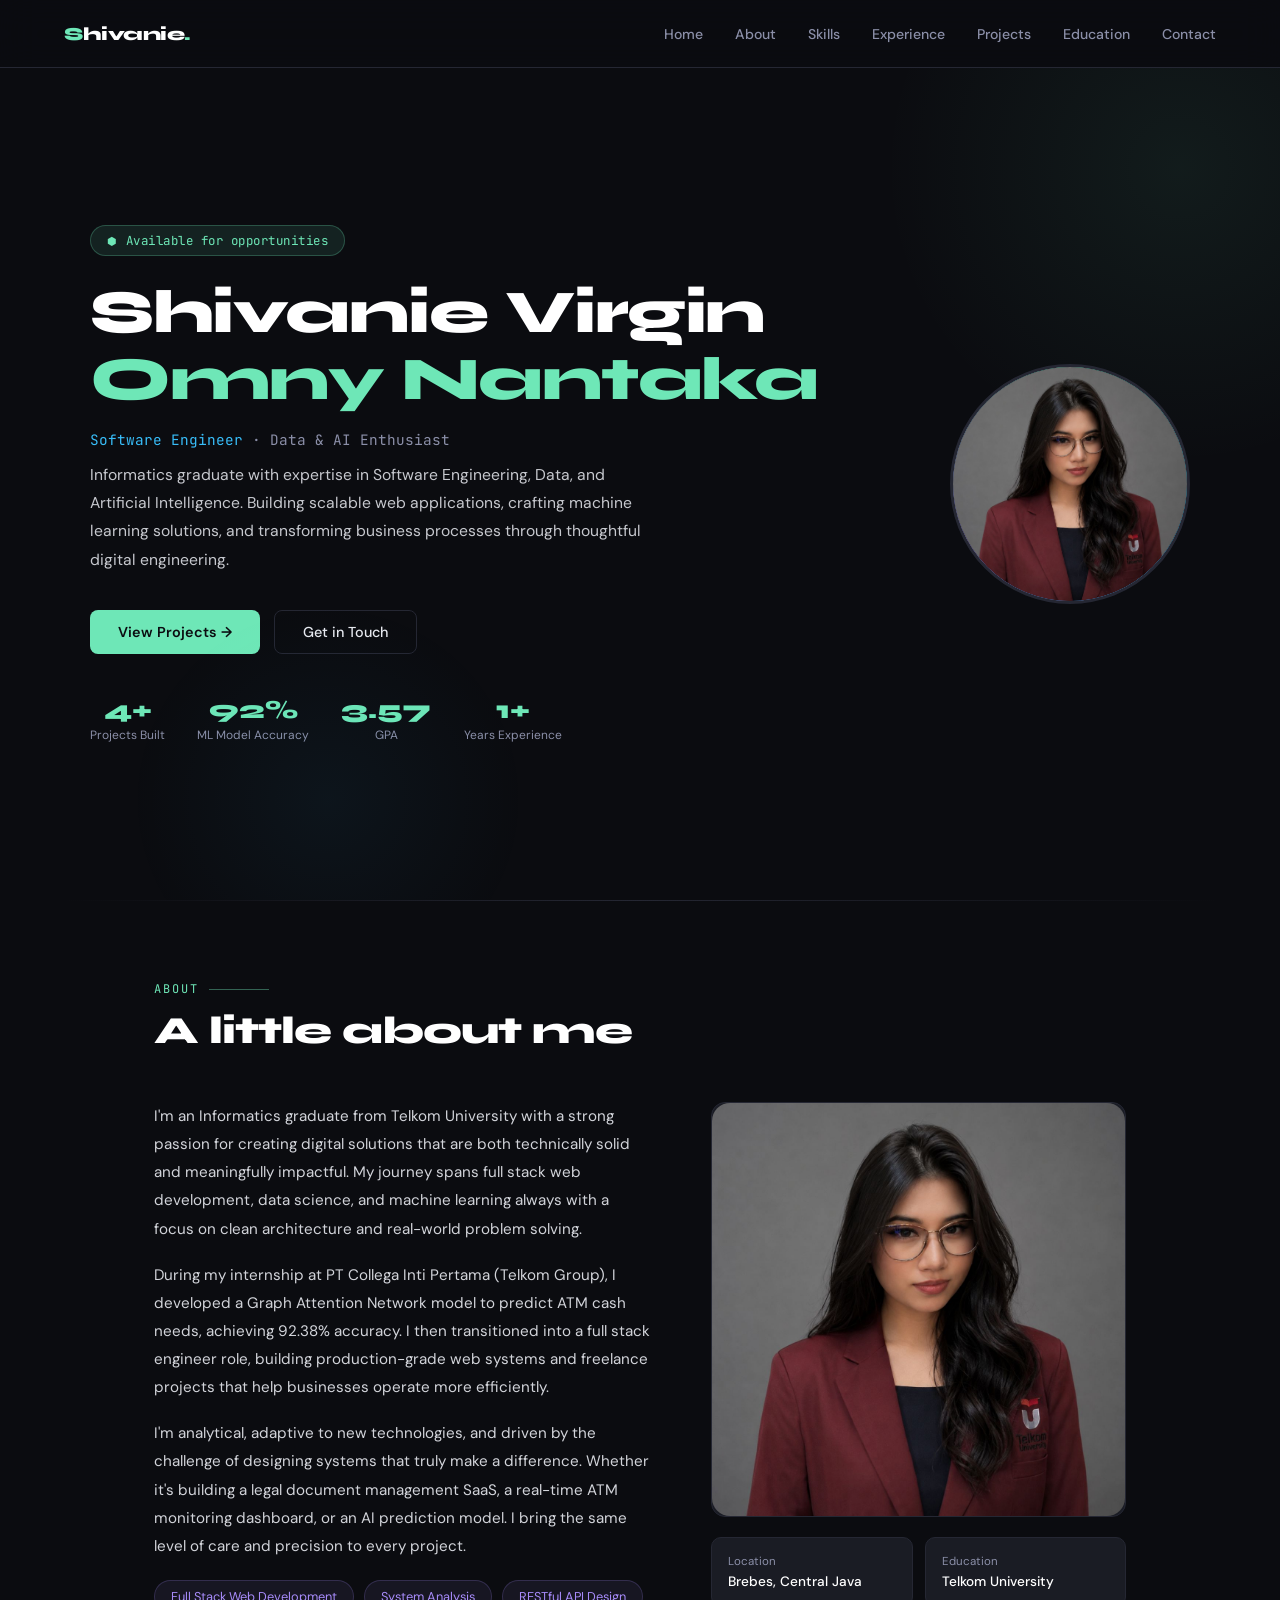
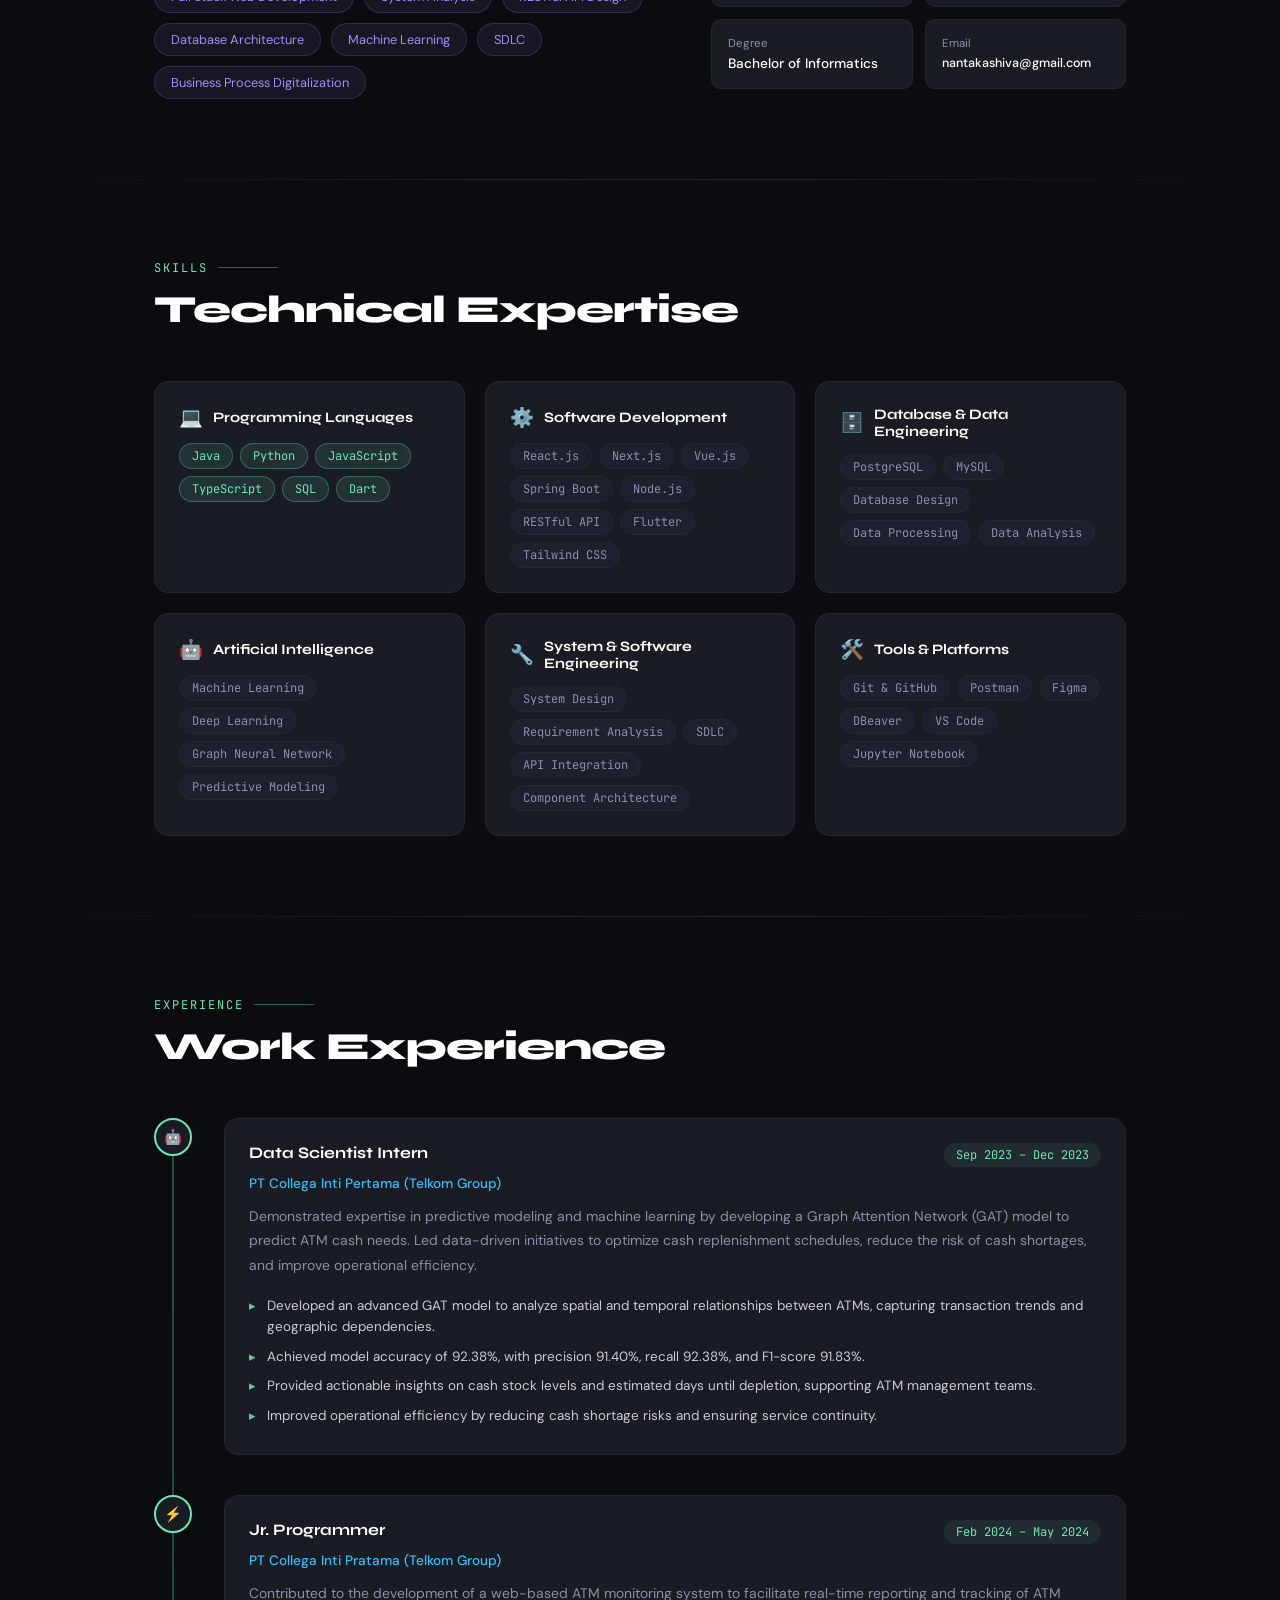
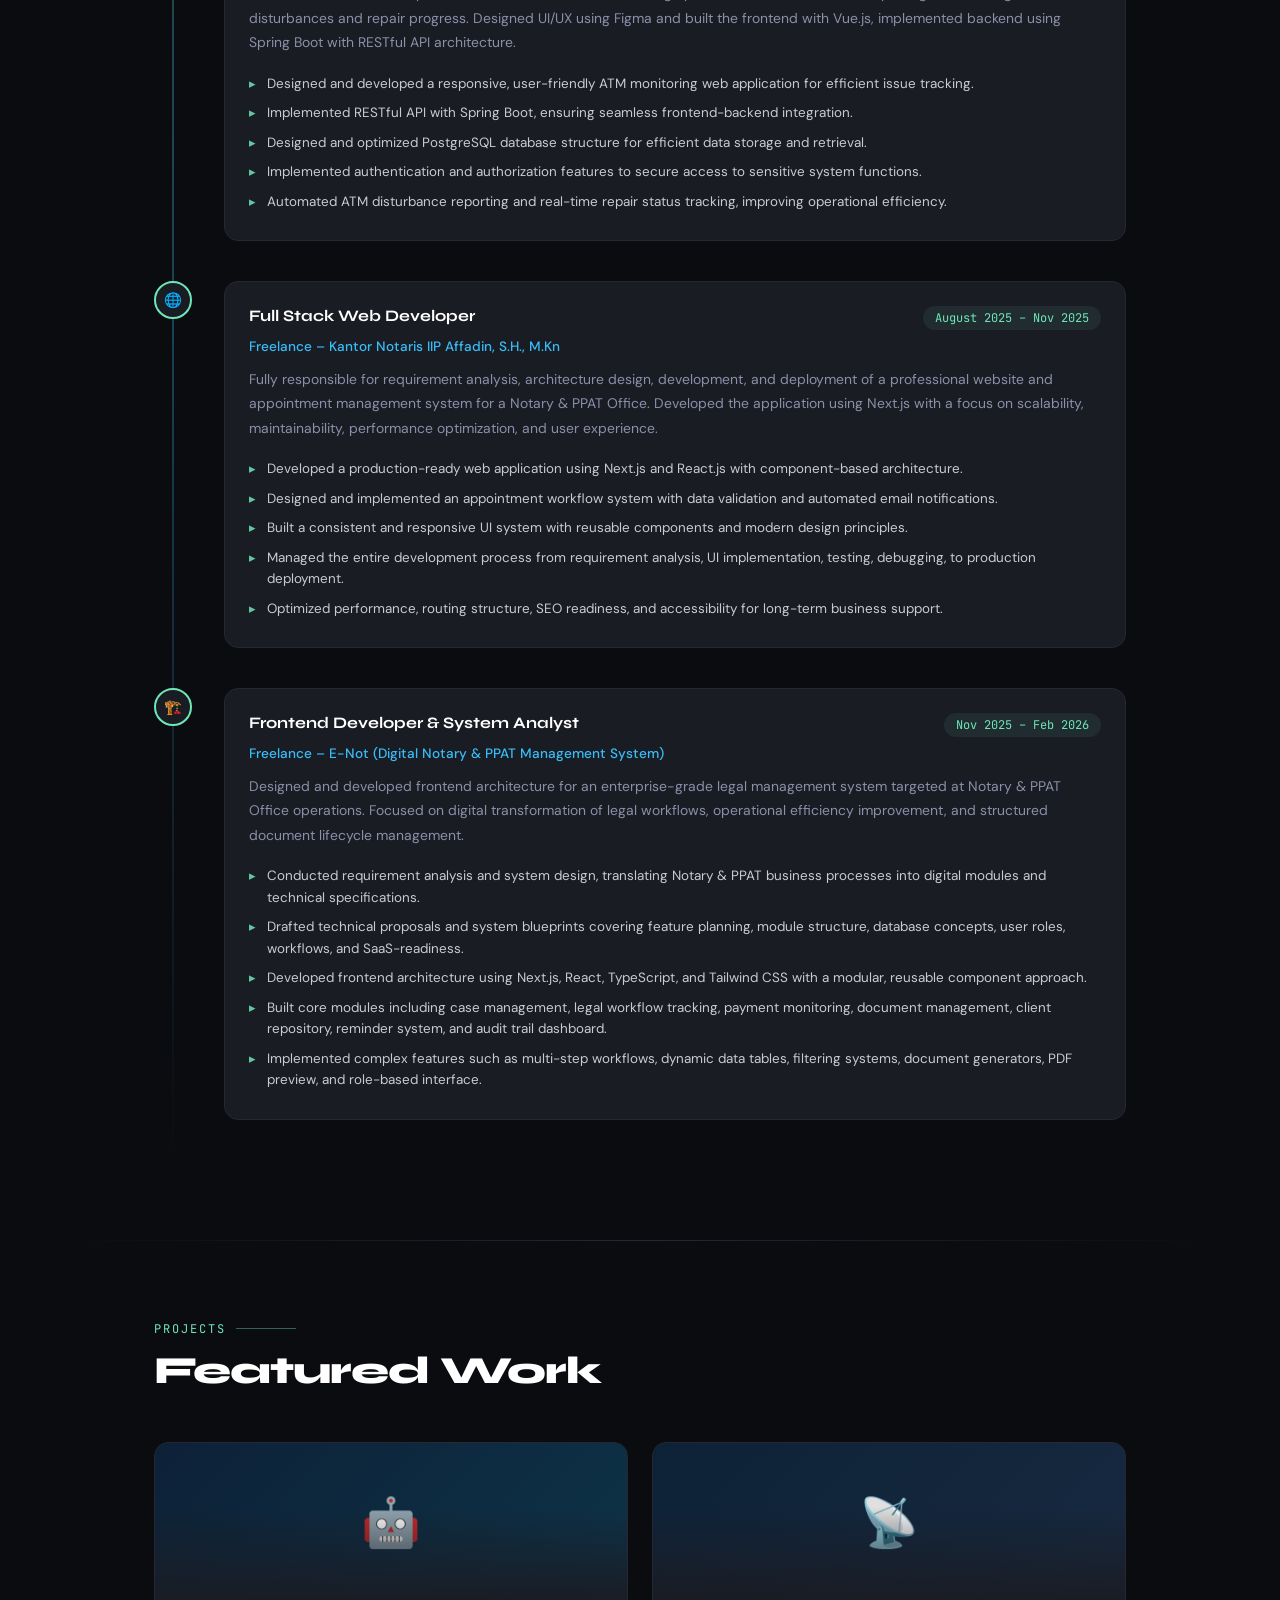
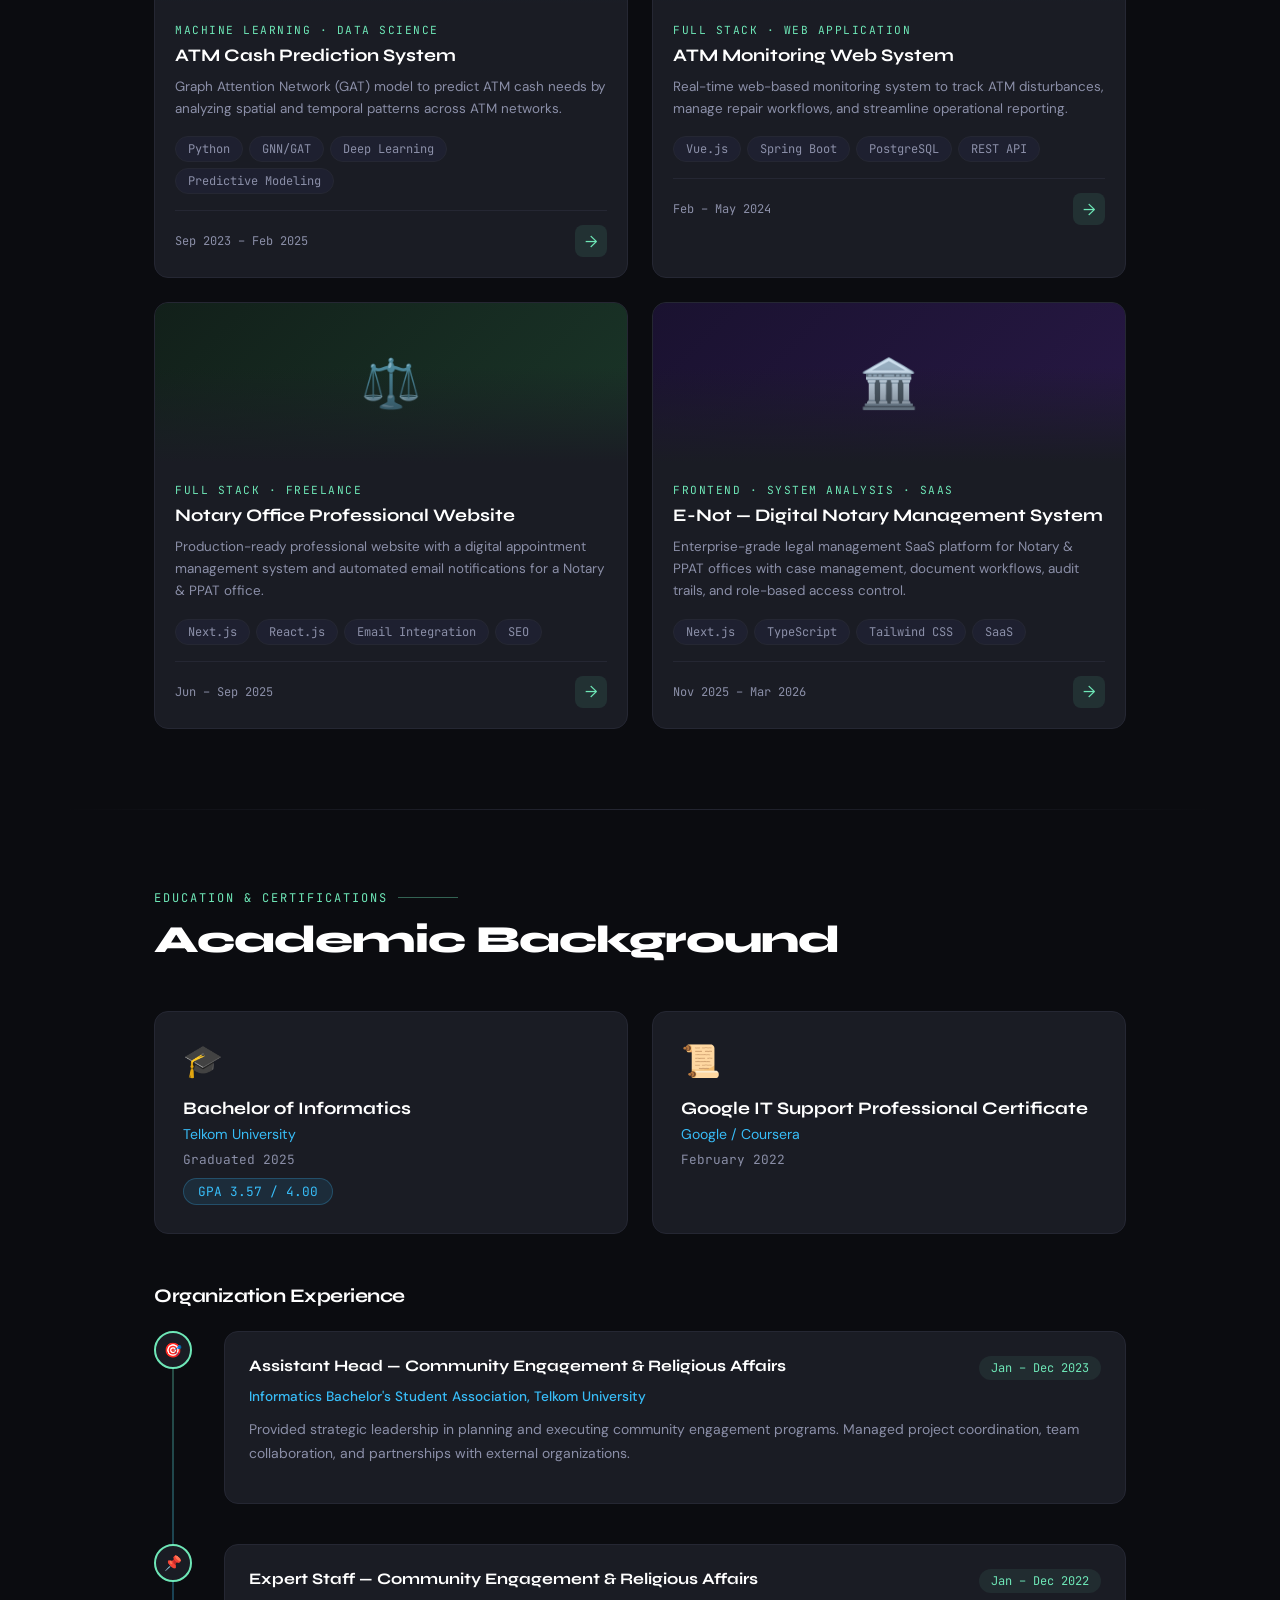
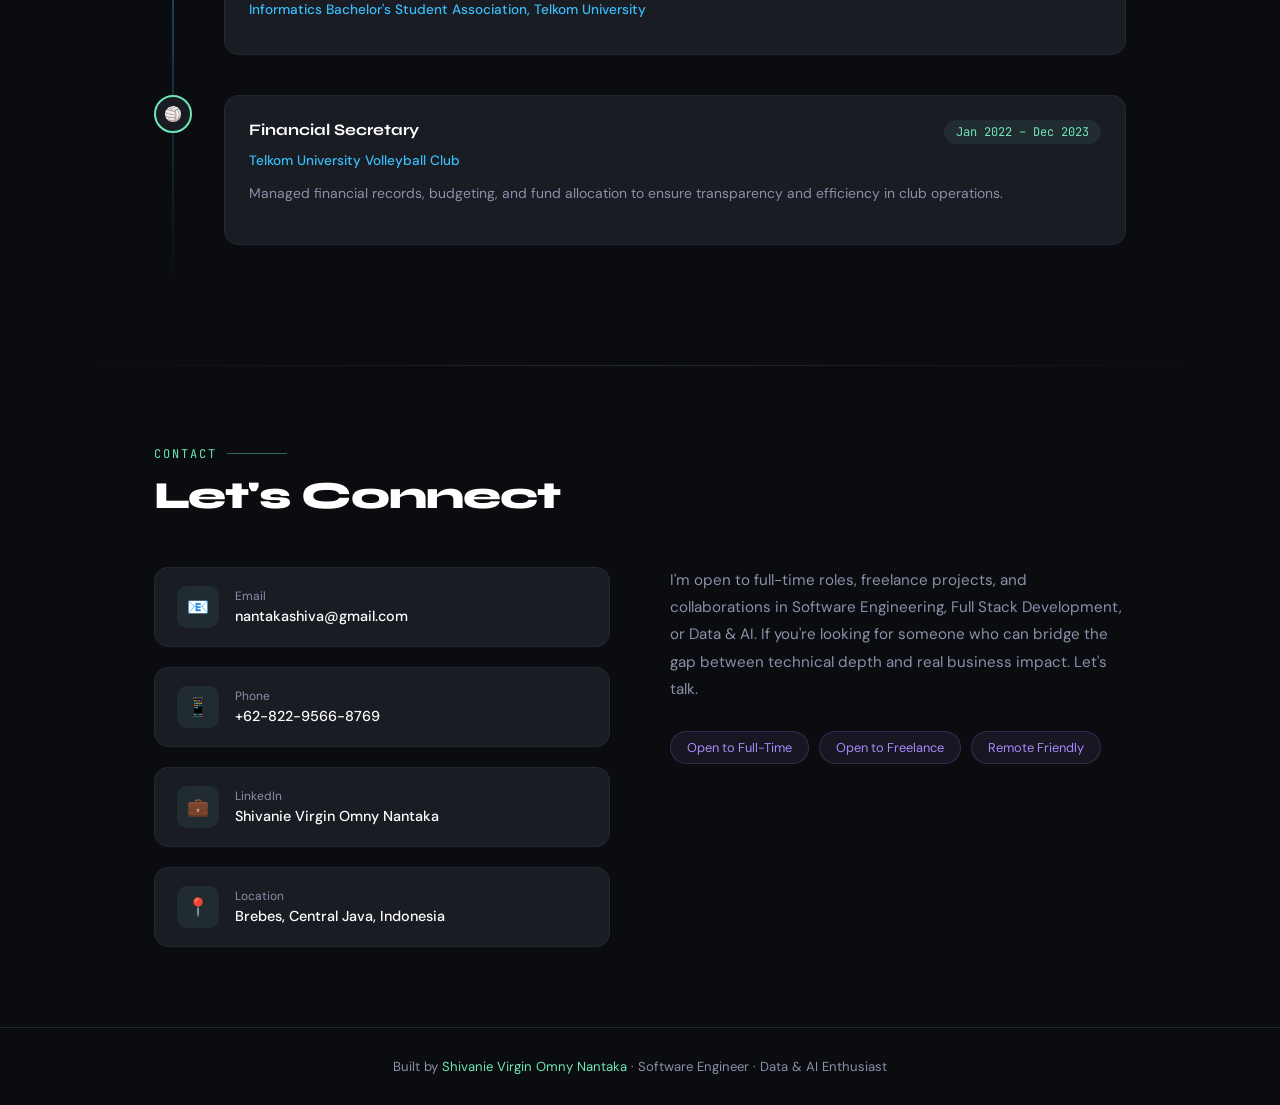
==== commit d871d0c3: "update portfolio" ====
--- a/index.html
+++ b/index.html
@@ -220,7 +220,7 @@
         <div class="timeline-content">
           <div class="timeline-header">
             <div class="timeline-role">Data Scientist Intern</div>
-            <div class="timeline-date">Sep 2023 – Feb 2025</div>
+            <div class="timeline-date">Sep 2023 – Dec 2023</div>
           </div>
           <div class="timeline-company">PT Collega Inti Pertama (Telkom Group)</div>
           <p class="timeline-desc">Demonstrated expertise in predictive modeling and machine learning by developing a Graph Attention Network (GAT) model to predict ATM cash needs. Led data-driven initiatives to optimize cash replenishment schedules, reduce the risk of cash shortages, and improve operational efficiency.</p>
@@ -257,7 +257,7 @@
         <div class="timeline-content">
           <div class="timeline-header">
             <div class="timeline-role">Full Stack Web Developer</div>
-            <div class="timeline-date">Jun 2025 – Sep 2025</div>
+            <div class="timeline-date">August 2025 – Nov 2025</div>
           </div>
           <div class="timeline-company">Freelance – Kantor Notaris IIP Affadin, S.H., M.Kn</div>
           <p class="timeline-desc">Fully responsible for requirement analysis, architecture design, development, and deployment of a professional website and appointment management system for a Notary & PPAT Office. Developed the application using Next.js with a focus on scalability, maintainability, performance optimization, and user experience.</p>
@@ -276,7 +276,7 @@
         <div class="timeline-content">
           <div class="timeline-header">
             <div class="timeline-role">Frontend Developer & System Analyst</div>
-            <div class="timeline-date">Nov 2025 – Mar 2026</div>
+            <div class="timeline-date">Nov 2025 – Feb 2026</div>
           </div>
           <div class="timeline-company">Freelance – E-Not (Digital Notary & PPAT Management System)</div>
           <p class="timeline-desc">Designed and developed frontend architecture for an enterprise-grade legal management system targeted at Notary & PPAT Office operations. Focused on digital transformation of legal workflows, operational efficiency improvement, and structured document lifecycle management.</p>
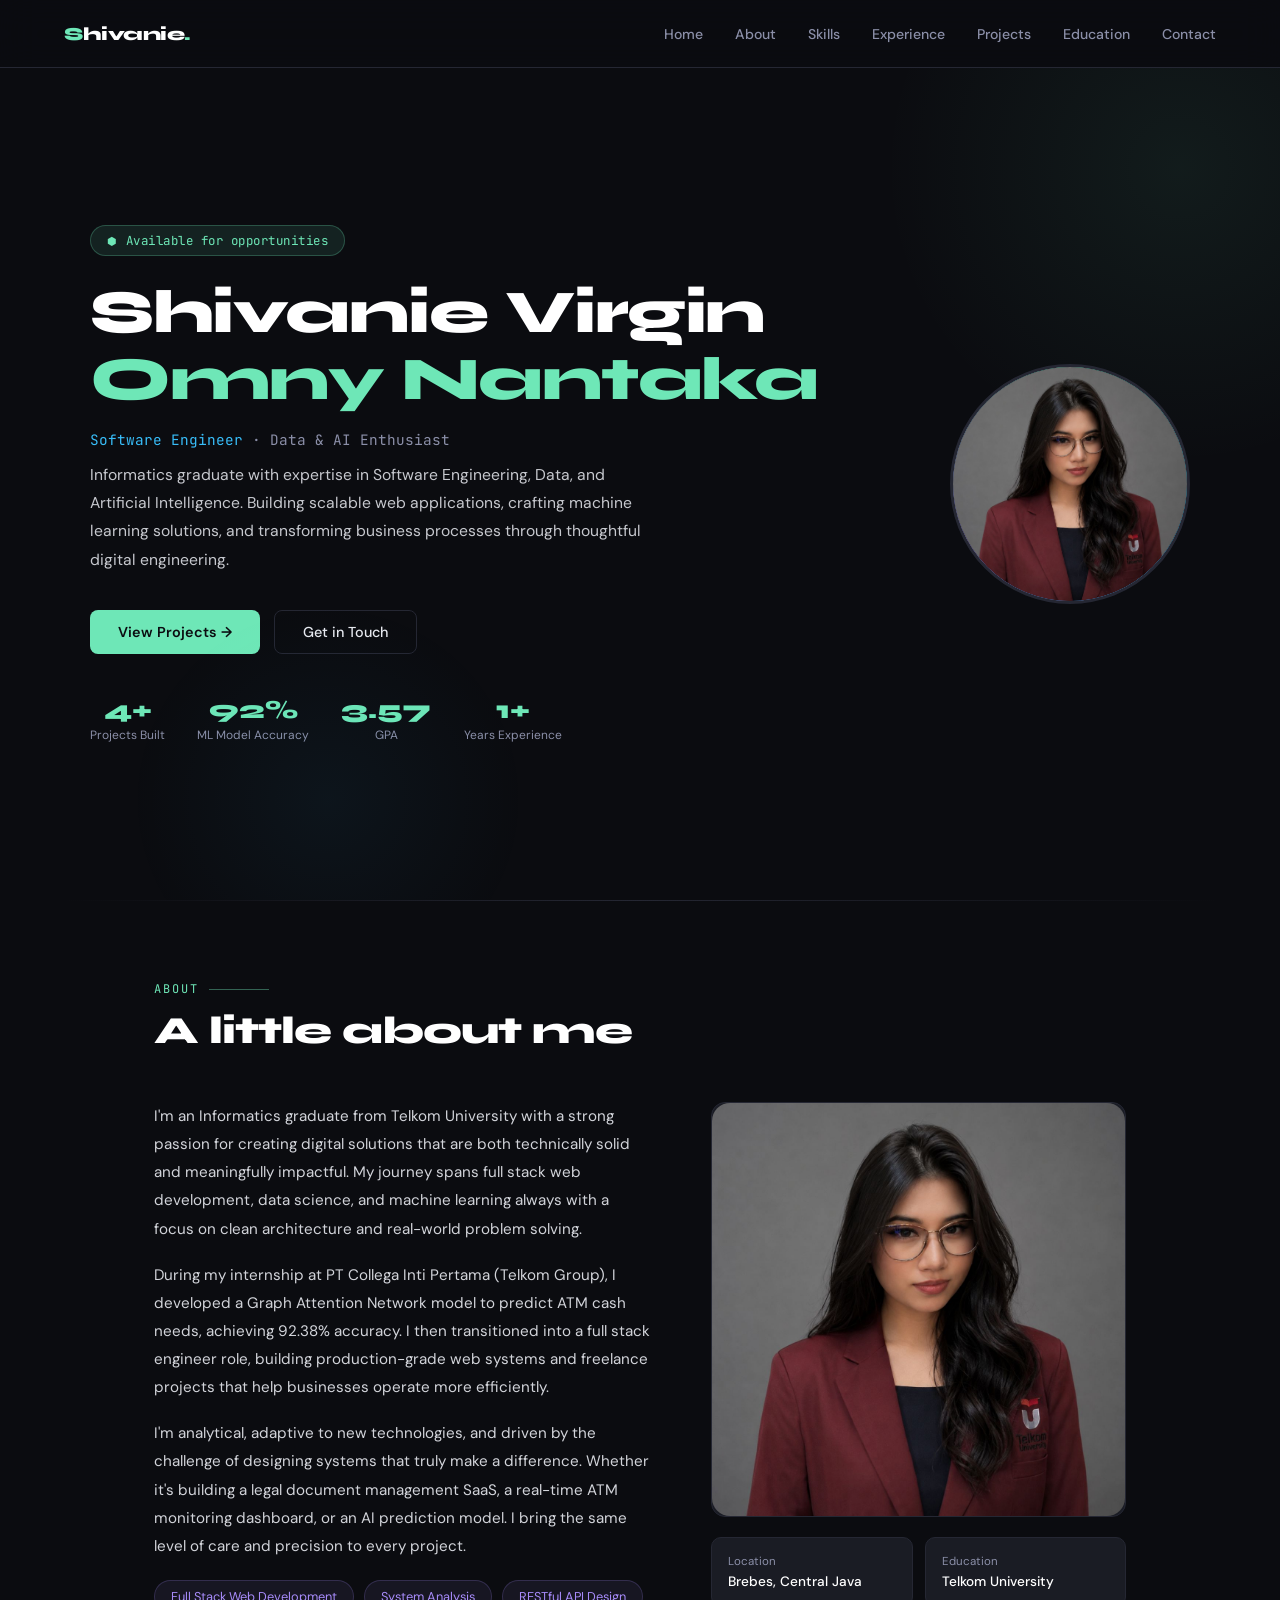
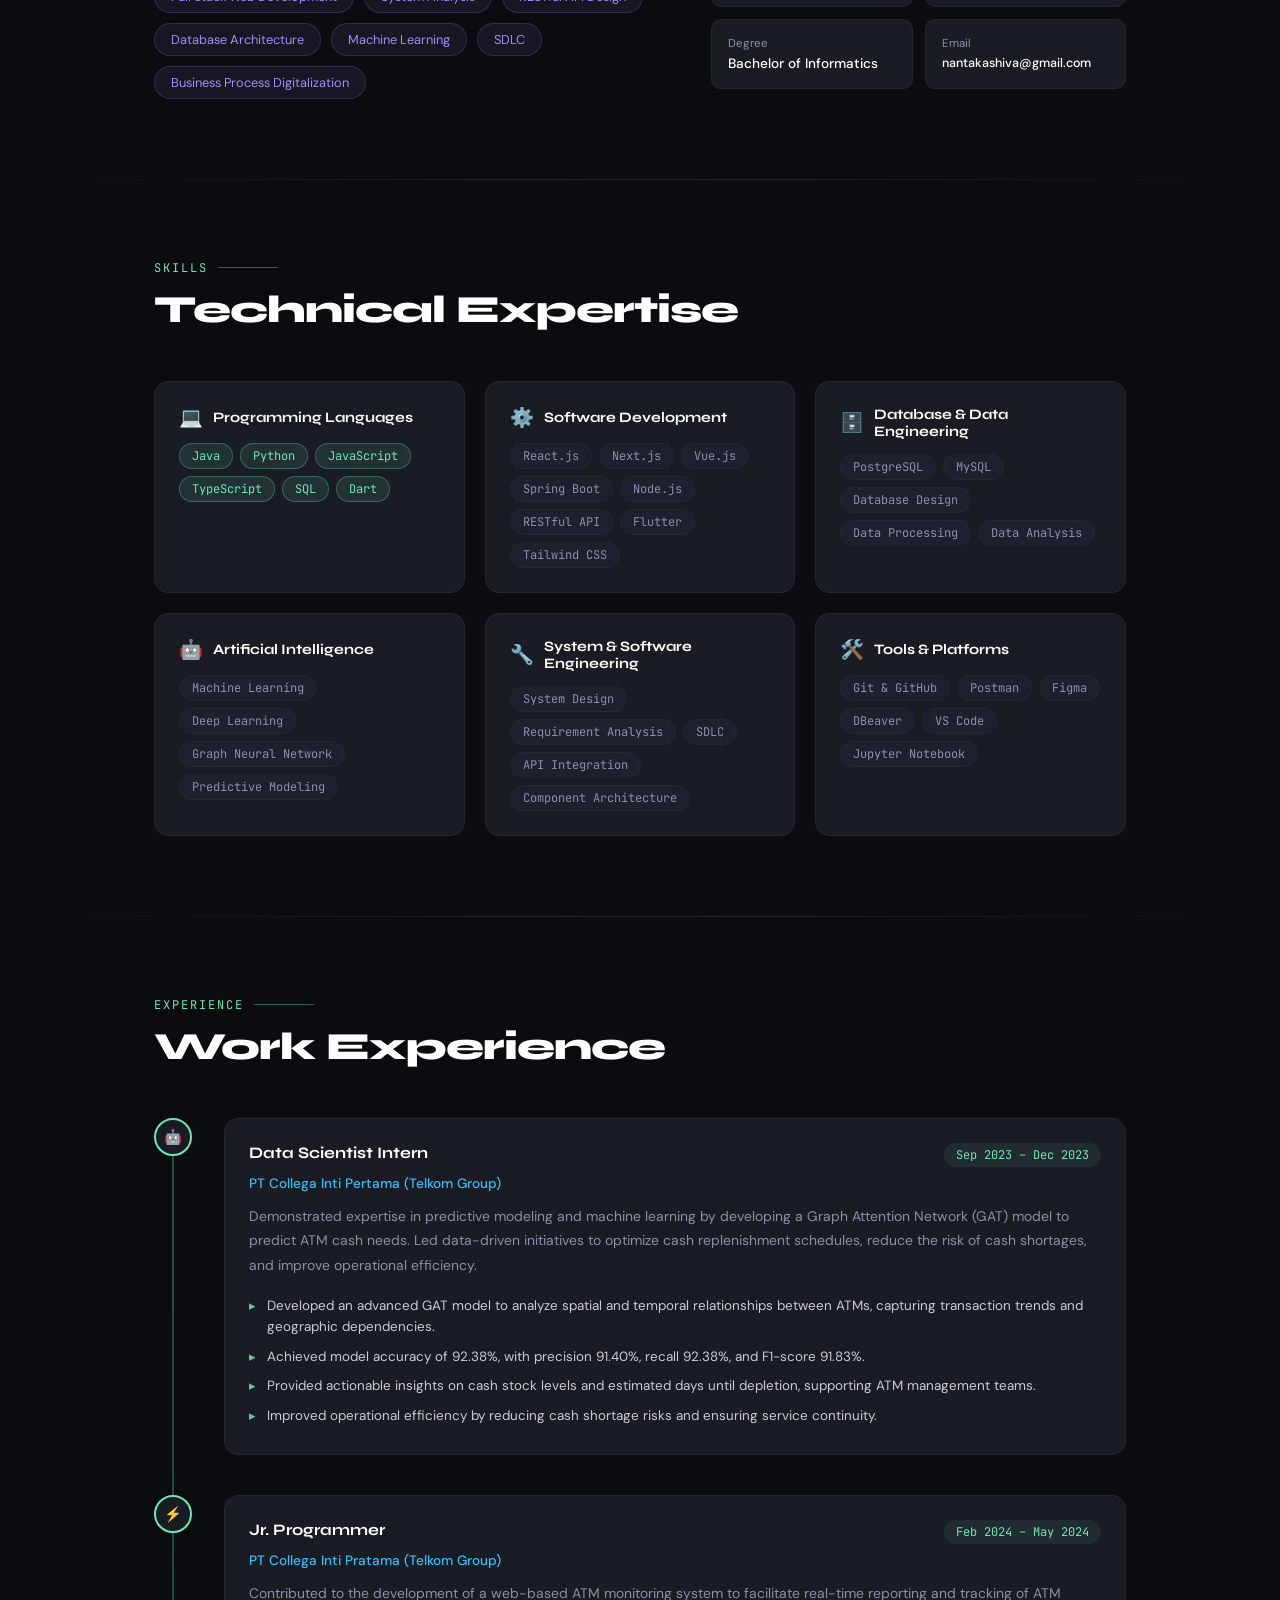
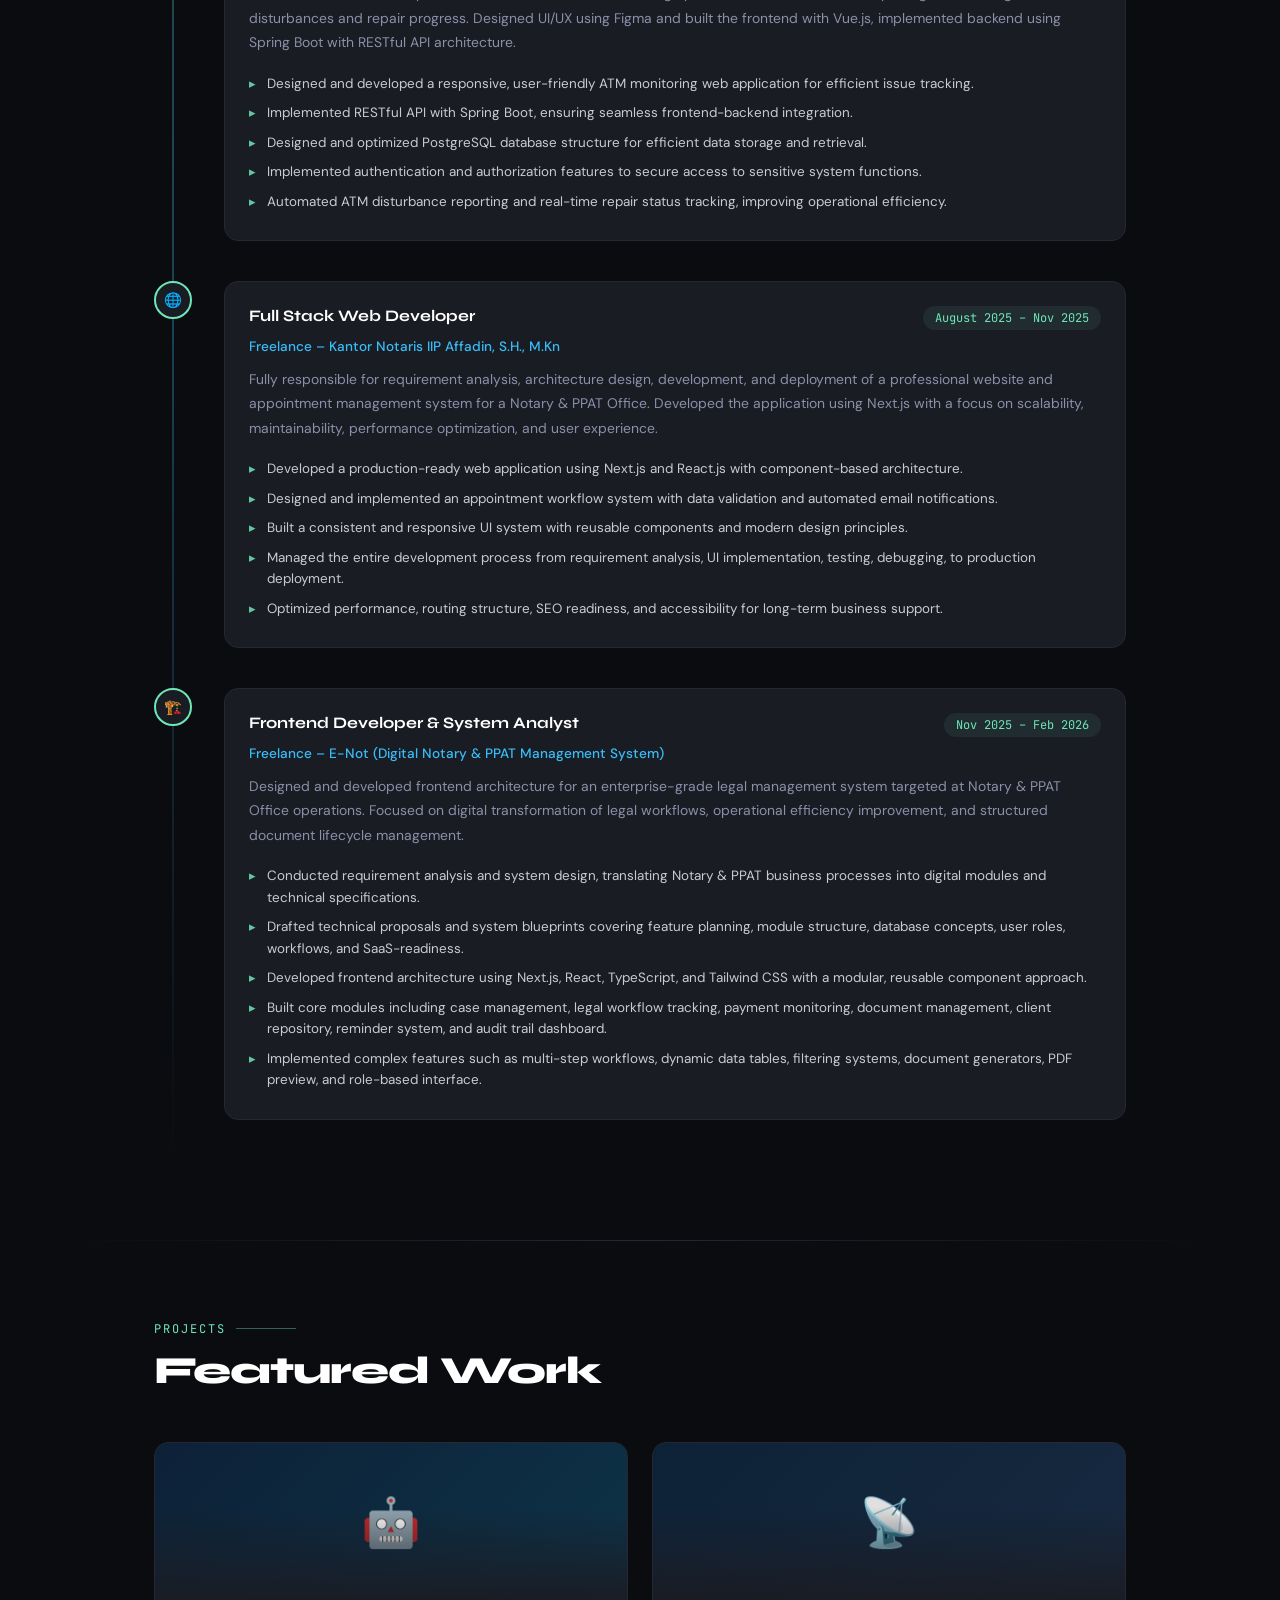
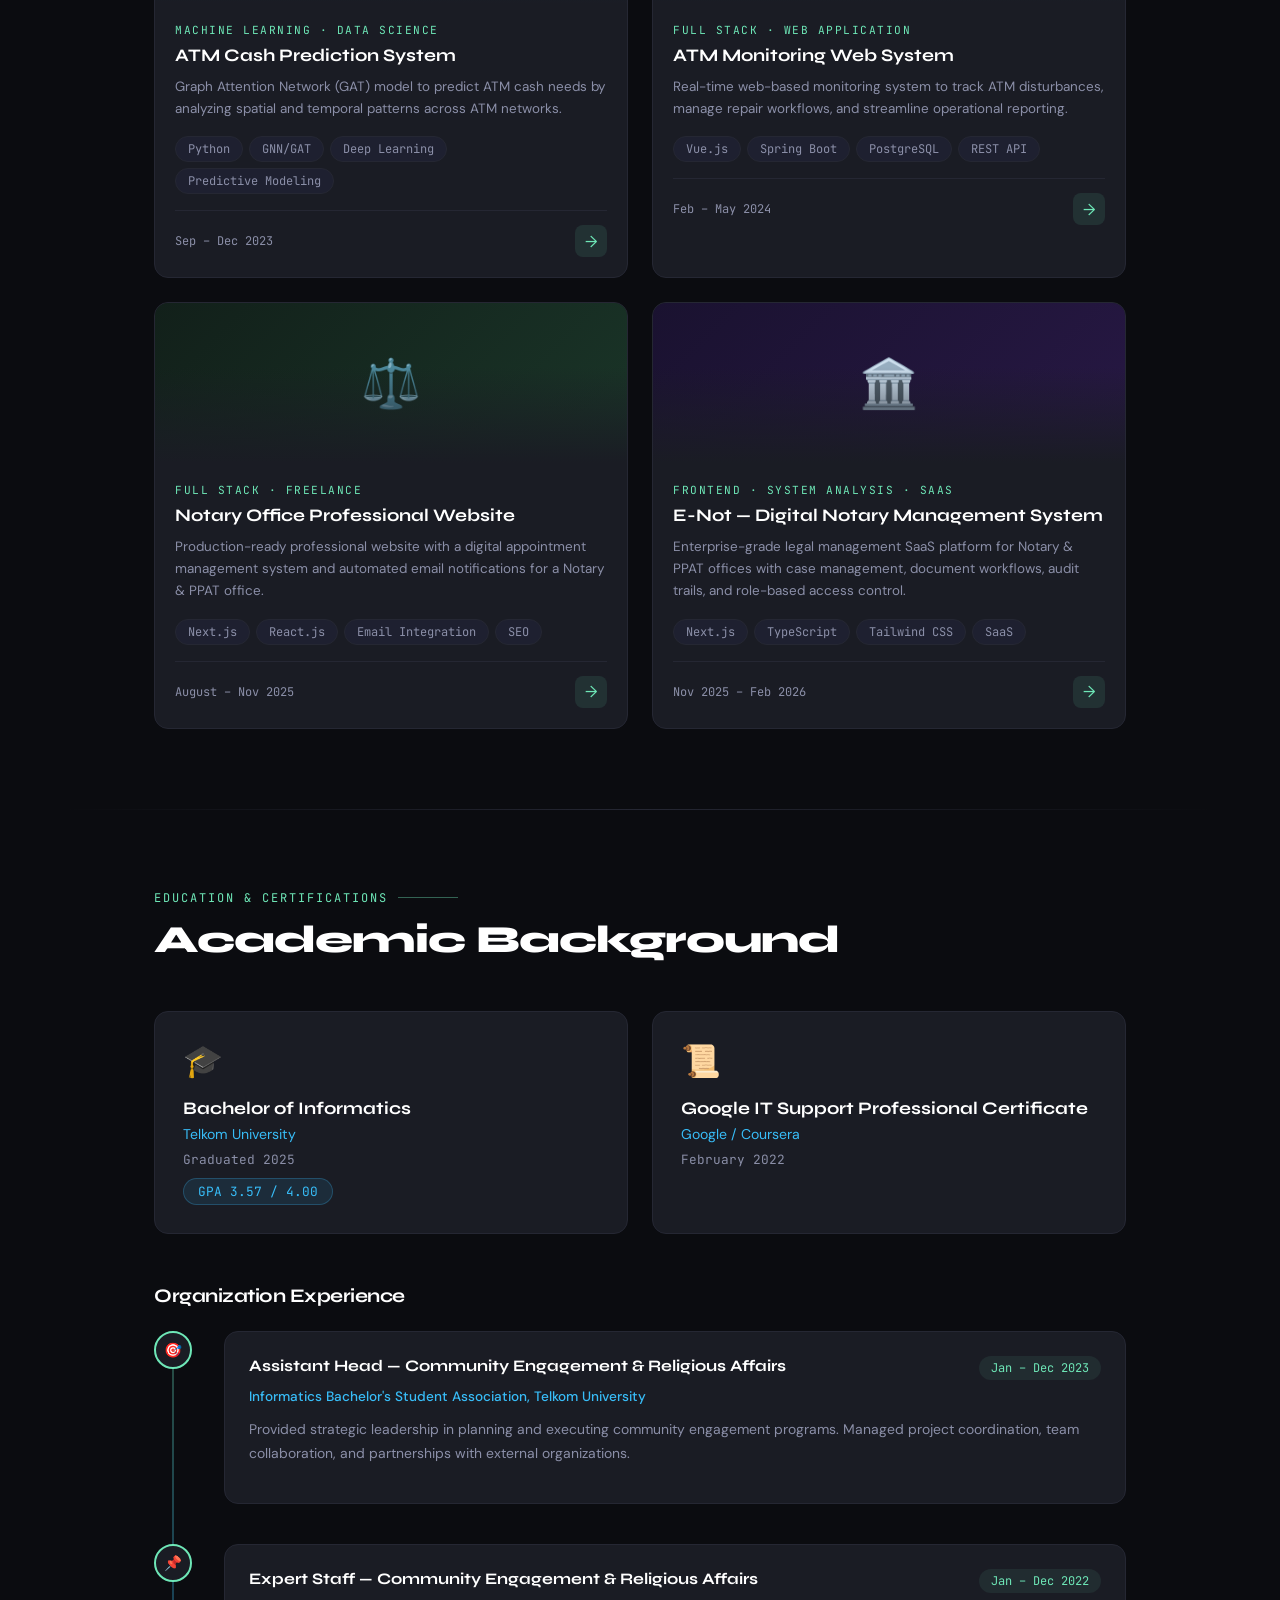
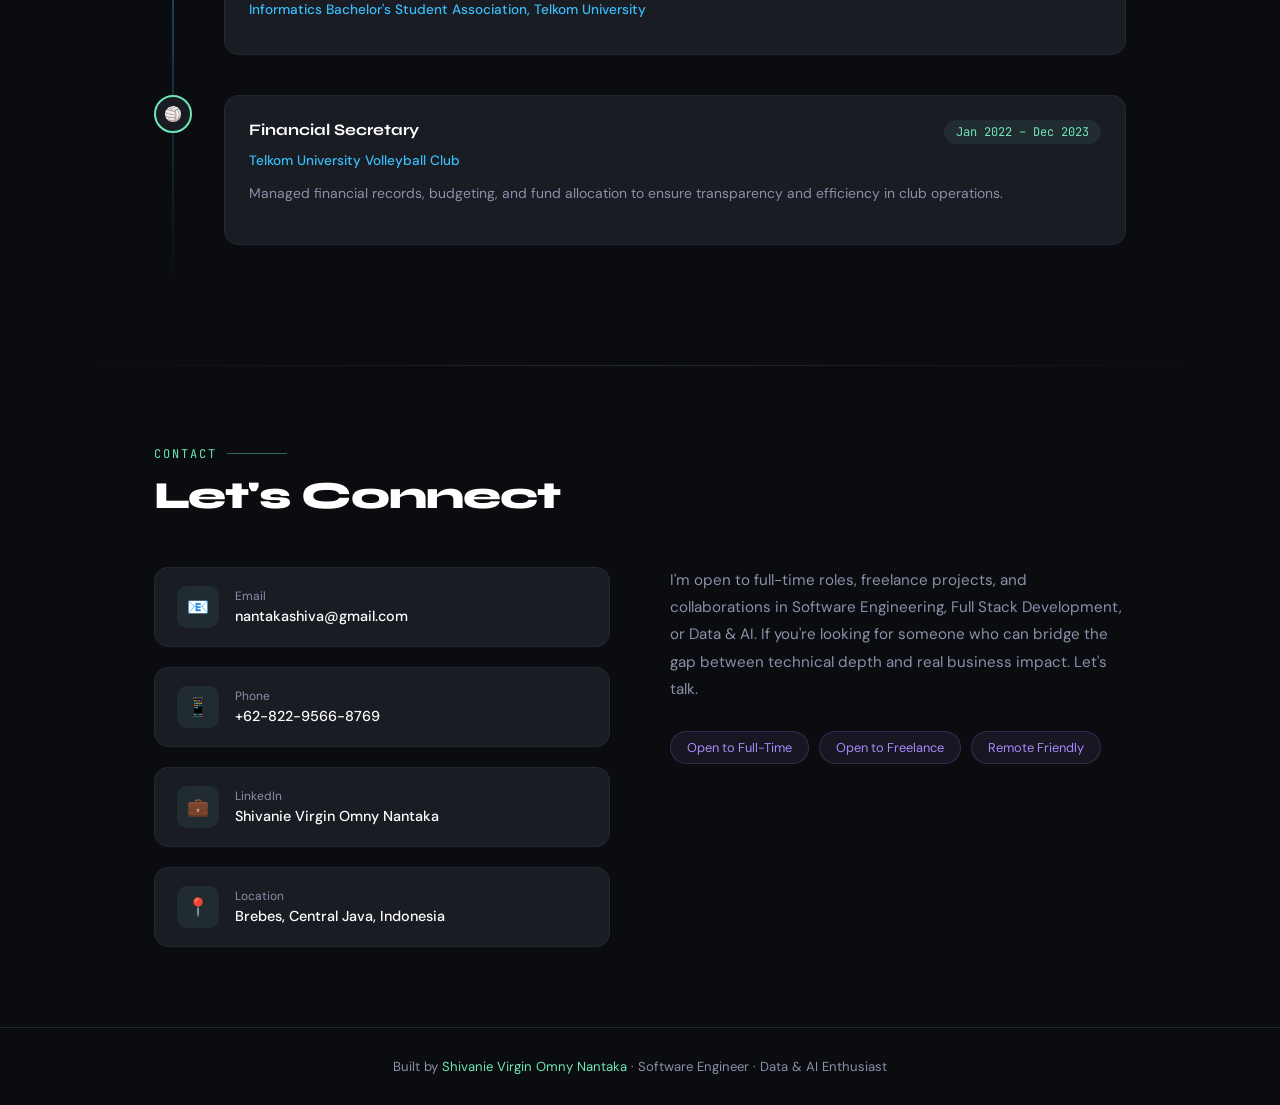
==== commit ee070620: "update portfolio" ====
--- a/index.html
+++ b/index.html
@@ -316,7 +316,7 @@
             <span class="tag">Predictive Modeling</span>
           </div>
           <div class="project-footer">
-            <span class="project-date">Sep 2023 – Feb 2025</span>
+            <span class="project-date">Sep – Dec 2023</span>
             <div class="project-arrow">→</div>
           </div>
         </div>
@@ -358,7 +358,7 @@
             <span class="tag">SEO</span>
           </div>
           <div class="project-footer">
-            <span class="project-date">Jun – Sep 2025</span>
+            <span class="project-date">August – Nov 2025</span>
             <div class="project-arrow">→</div>
           </div>
         </div>
@@ -379,7 +379,7 @@
             <span class="tag">SaaS</span>
           </div>
           <div class="project-footer">
-            <span class="project-date">Nov 2025 – Mar 2026</span>
+            <span class="project-date">Nov 2025 – Feb 2026</span>
             <div class="project-arrow">→</div>
           </div>
         </div>
